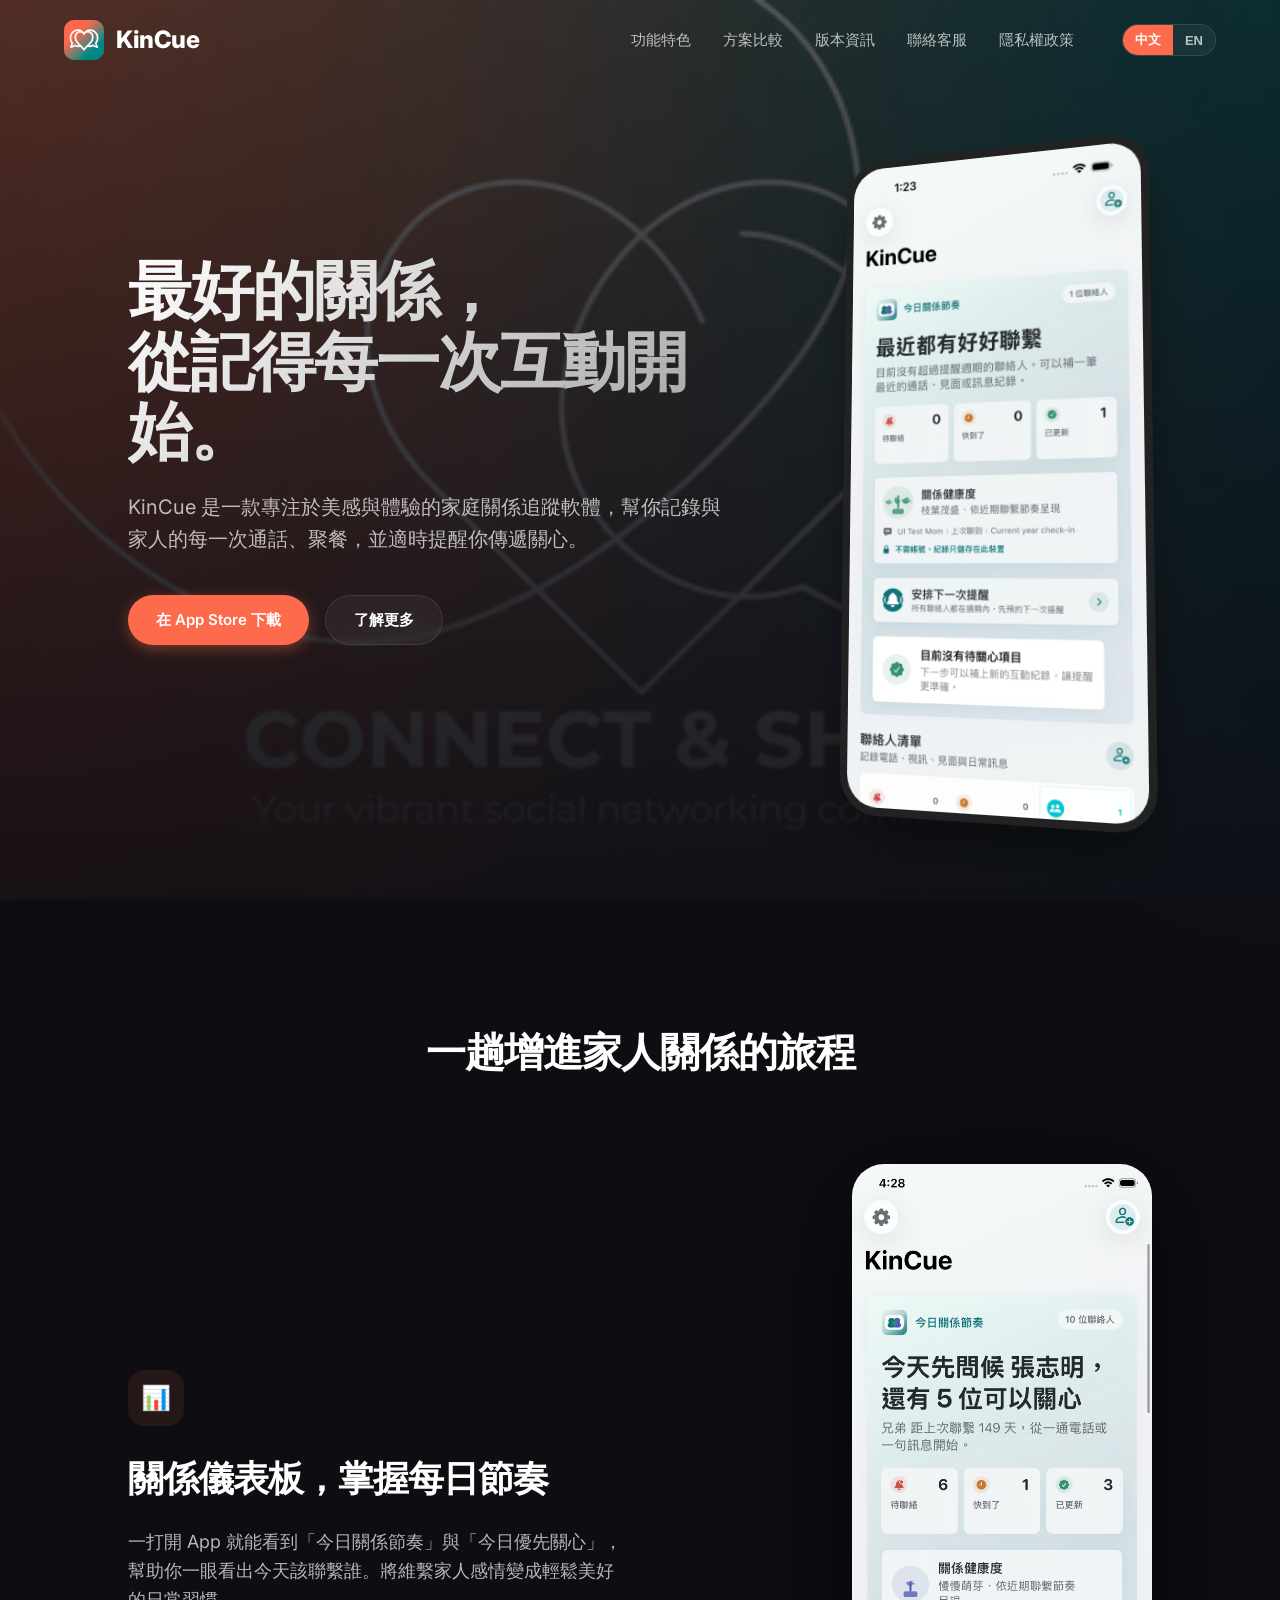
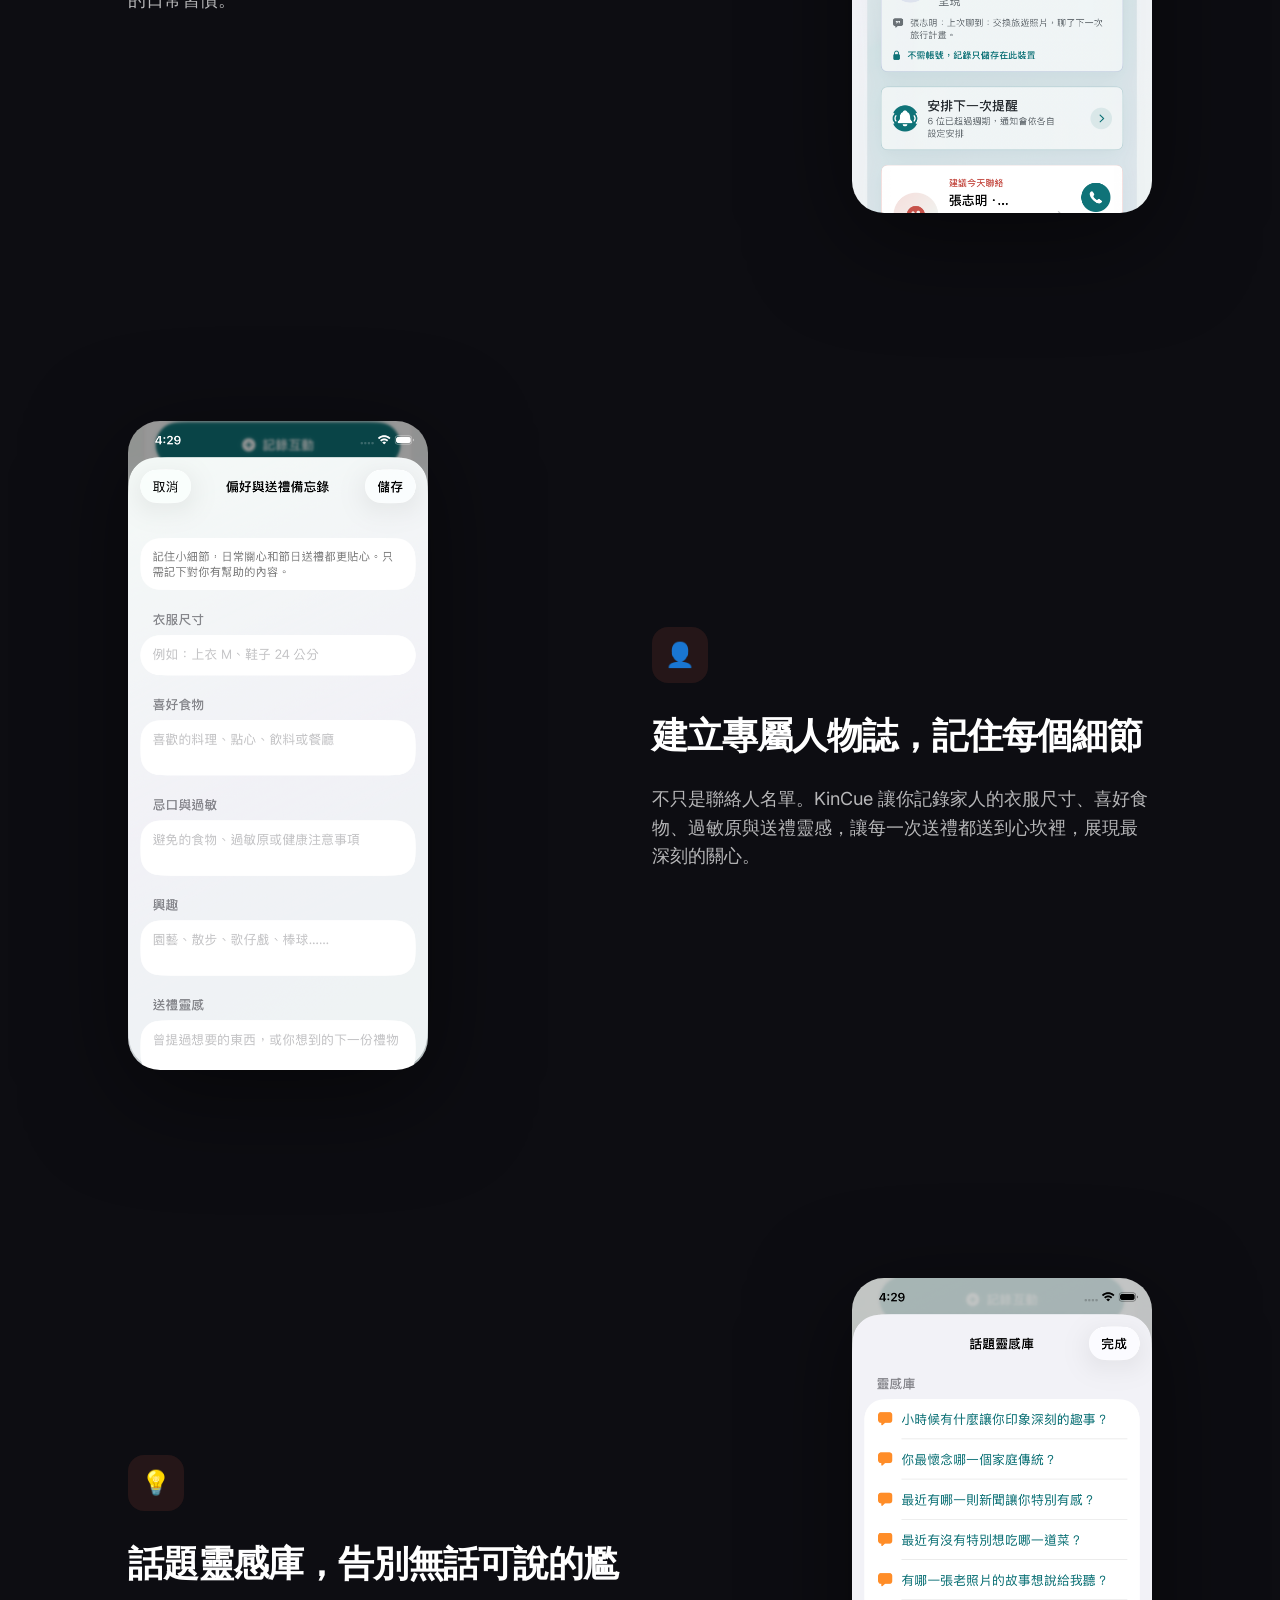
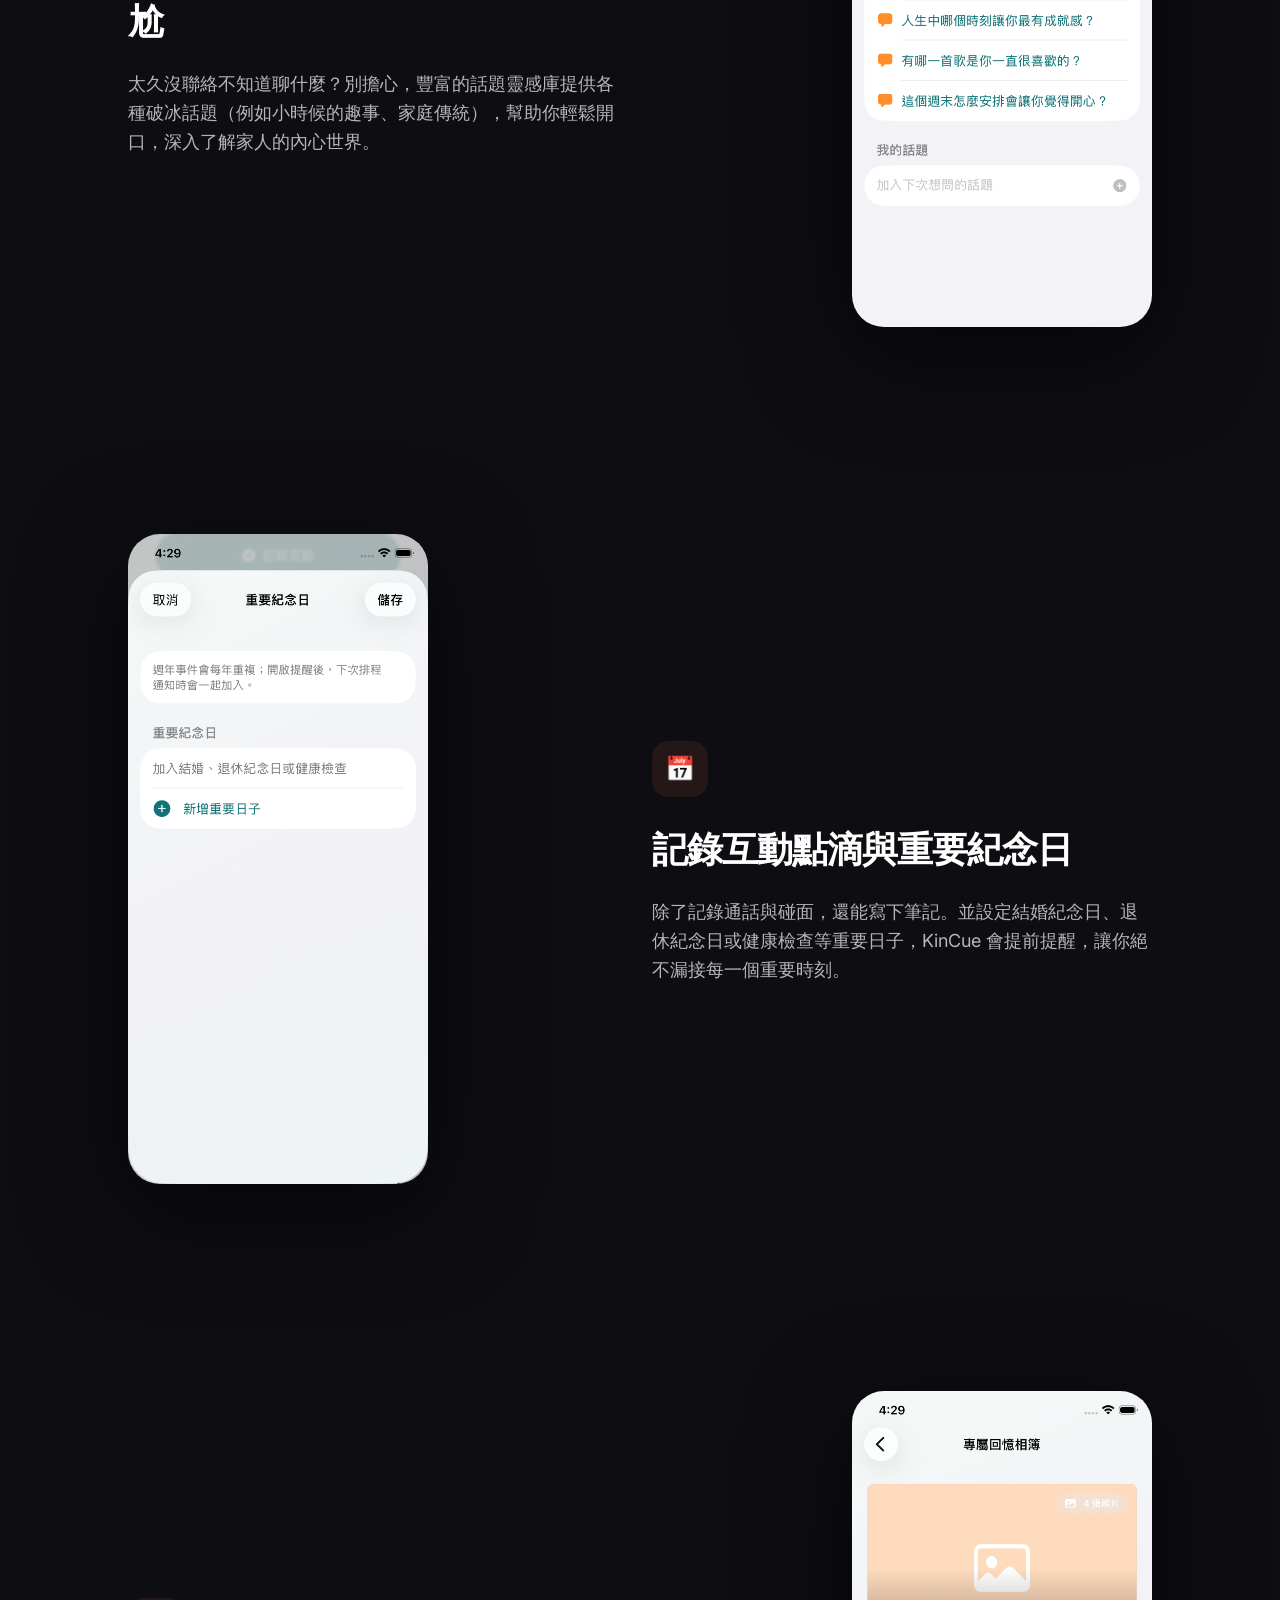
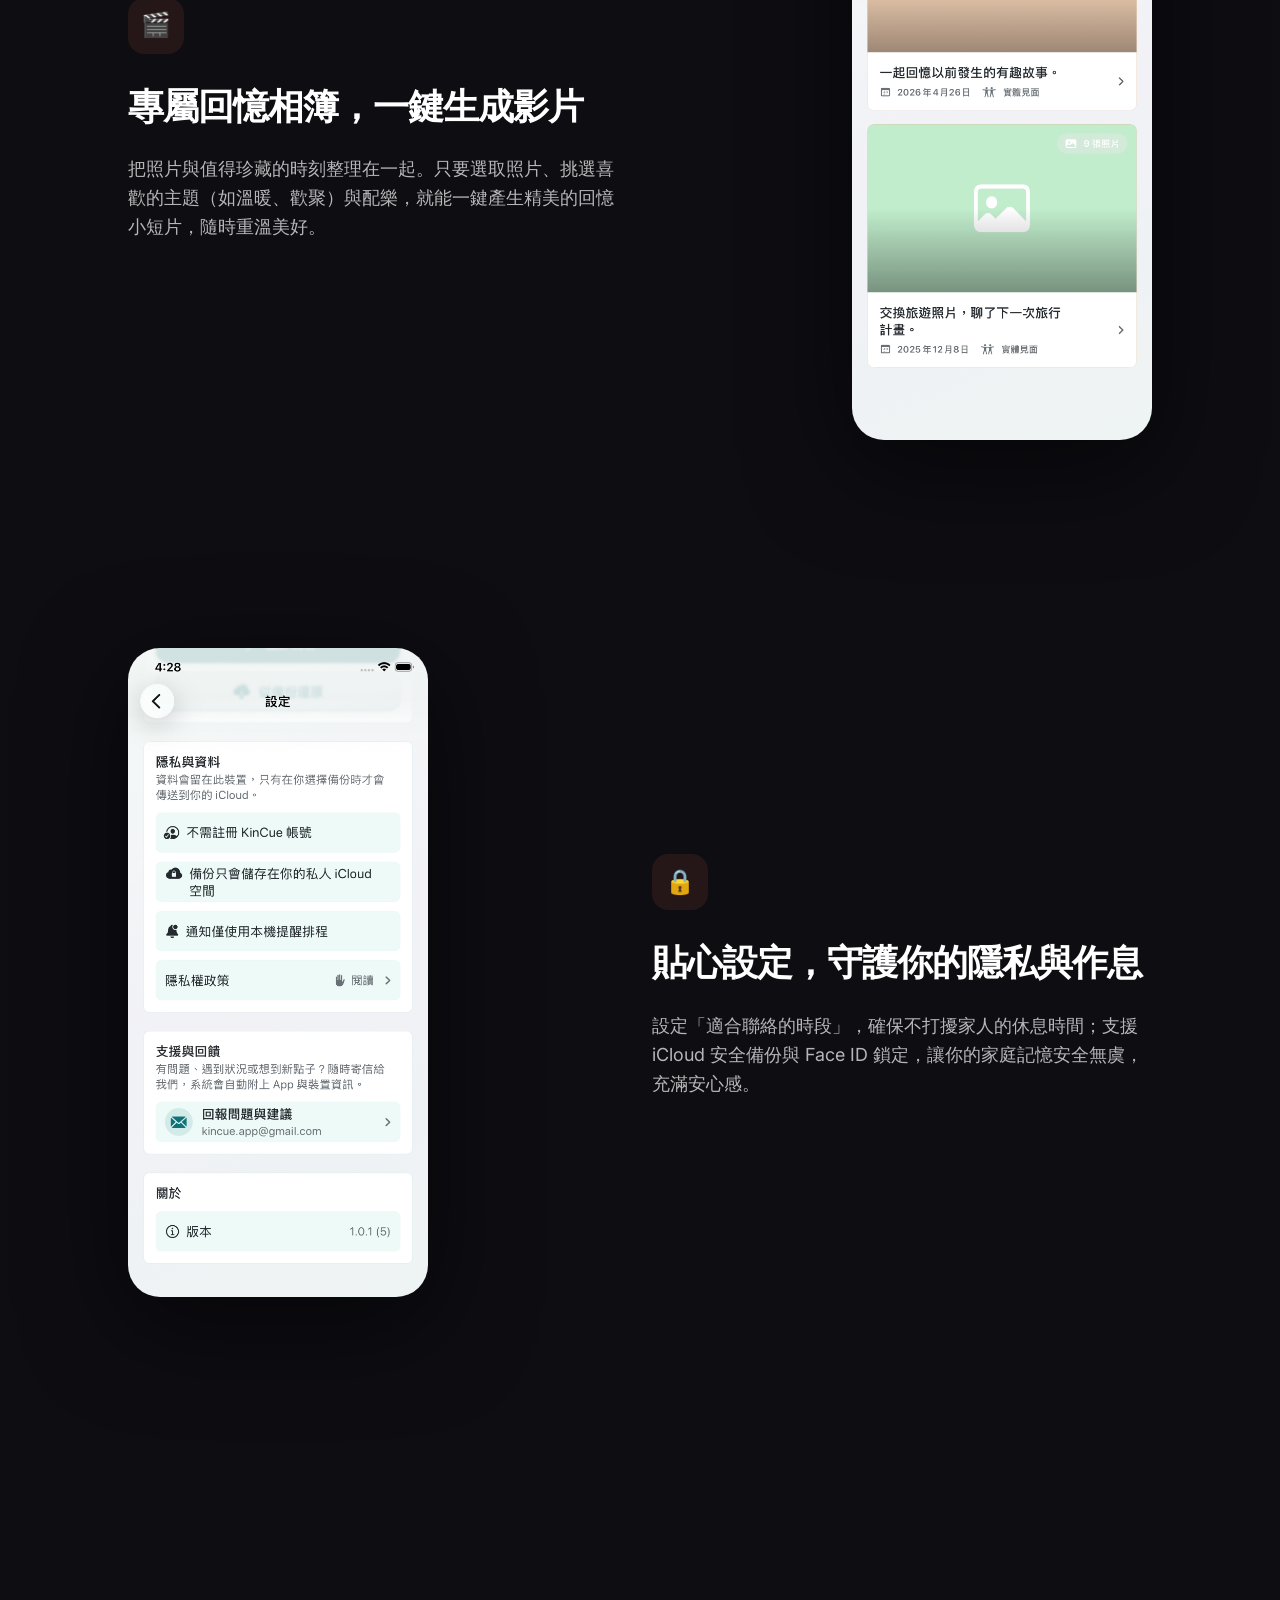
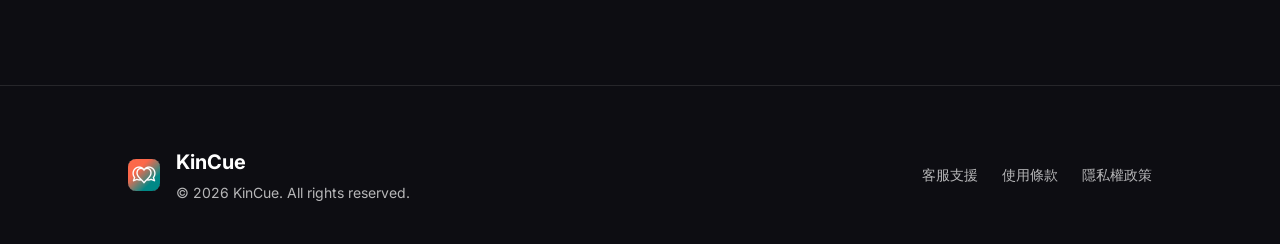
==== index.html @ bc49b226 "feat: Initial commit for KinCue Web" ====
<!DOCTYPE html>
<html lang="zh-TW">
<head>
  <meta charset="UTF-8">
  <meta name="viewport" content="width=device-width, initial-scale=1.0">
  <title>KinCue - 專屬於家人的互動紀錄與回憶</title>
  <meta name="description" content="KinCue 是一款專注於美感與體驗的家庭關係追蹤軟體，讓維繫家人感情不再是壓力，而是生活中的美好習慣。">
  
  <!-- Google Fonts: Inter -->
  <link rel="preconnect" href="https://fonts.googleapis.com">
  <link rel="preconnect" href="https://fonts.gstatic.com" crossorigin>
  <link href="https://fonts.googleapis.com/css2?family=Inter:wght@400;500;600;700;800&display=swap" rel="stylesheet">
  
  <!-- CSS -->
  <link rel="stylesheet" href="css/style.css">
</head>
<body>
  <!-- Background Glow -->
  <div class="bg-glow"></div>
  <div class="bg-glow bg-glow-right"></div>

  <!-- Navbar -->
  <nav class="navbar">
    <a href="#" class="logo">
      <img src="assets/logo.png" alt="KinCue Logo">
      KinCue
    </a>
    <div class="nav-links">
      <a href="index.html#features" data-i18n="nav-features">功能特色</a>
      <a href="pricing.html" data-i18n="nav-pricing">方案比較</a>
      <a href="versions.html" data-i18n="nav-versions">版本資訊</a>
      <a href="mailto:kincue.app@gmail.com" data-i18n="nav-contact">聯絡客服</a>
      <a href="privacy.html" data-i18n="nav-privacy">隱私權政策</a>
      <div class="lang-switcher">
        <button data-lang="zh-TW" class="active">中文</button>
        <button data-lang="en">EN</button>
      </div>
    </div>
  </nav>

  <!-- Hero Section -->
  <section class="hero">
    <div class="hero-content fade-up">
      <h1 class="hero-title" data-i18n="hero-title">最好的關係，<br>從記得每一次互動開始。</h1>
      <p class="hero-subtitle" data-i18n="hero-subtitle">KinCue 是一款專注於美感與體驗的家庭關係追蹤軟體，幫你記錄與家人的每一次通話、聚餐，並適時提醒你傳遞關心。</p>
      
      <div class="hero-actions">
        <a href="#" class="btn btn-primary" data-i18n="hero-download">在 App Store 下載</a>
        <a href="#features" class="btn btn-glass" data-i18n="hero-learn-more">了解更多</a>
      </div>
    </div>
    <div class="mockup-container fade-up">
      <img id="img-hero-dashboard" src="assets/01_Dashboard.png" alt="KinCue Dashboard">
    </div>
  </section>

  <!-- Features Section -->
  <section id="features" class="features">
    <h2 class="section-title fade-up" data-i18n="features-section-title">一趟增進家人關係的旅程</h2>
    
    <div class="features-list">
      
      <!-- Feature 1 -->
      <div class="feature-row fade-up">
        <div class="feature-text">
          <div class="feature-icon">📊</div>
          <h3 class="feature-title" data-i18n="feature-1-title">關係儀表板，掌握每日節奏</h3>
          <p class="feature-desc" data-i18n="feature-1-desc">一打開 App 就能看到「今日關係節奏」與「今日優先關心」，幫助你一眼看出今天該聯繫誰。將維繫家人感情變成輕鬆美好的日常習慣。</p>
        </div>
        <div class="feature-image">
          <img id="img-feature-dashboard" src="assets/feature_dashboard.png" alt="Dashboard Feature">
        </div>
      </div>

      <!-- Feature 2 -->
      <div class="feature-row fade-up">
        <div class="feature-text">
          <div class="feature-icon">👤</div>
          <h3 class="feature-title" data-i18n="feature-2-title">建立專屬人物誌，記住每個細節</h3>
          <p class="feature-desc" data-i18n="feature-2-desc">不只是聯絡人名單。KinCue 讓你記錄家人的衣服尺寸、喜好食物、過敏原與送禮靈感，讓每一次送禮都送到心坎裡，展現最深刻的關心。</p>
        </div>
        <div class="feature-image">
          <img id="img-feature-preferences" src="assets/feature_preferences.png" alt="Preferences Feature">
        </div>
      </div>

      <!-- Feature 3 -->
      <div class="feature-row fade-up">
        <div class="feature-text">
          <div class="feature-icon">💡</div>
          <h3 class="feature-title" data-i18n="feature-3-title">話題靈感庫，告別無話可說的尷尬</h3>
          <p class="feature-desc" data-i18n="feature-3-desc">太久沒聯絡不知道聊什麼？別擔心，豐富的話題靈感庫提供各種破冰話題（例如小時候的趣事、家庭傳統），幫助你輕鬆開口，深入了解家人的內心世界。</p>
        </div>
        <div class="feature-image">
          <img id="img-feature-topics" src="assets/feature_topics.png" alt="Topic Inspiration Feature">
        </div>
      </div>

      <!-- Feature 4 -->
      <div class="feature-row fade-up">
        <div class="feature-text">
          <div class="feature-icon">📅</div>
          <h3 class="feature-title" data-i18n="feature-4-title">記錄互動點滴與重要紀念日</h3>
          <p class="feature-desc" data-i18n="feature-4-desc">除了記錄通話與碰面，還能寫下筆記。並設定結婚紀念日、退休紀念日或健康檢查等重要日子，KinCue 會提前提醒，讓你絕不漏接每一個重要時刻。</p>
        </div>
        <div class="feature-image">
          <img id="img-feature-anniversaries" src="assets/feature_anniversaries.png" alt="Interactions and Anniversaries Feature">
        </div>
      </div>

      <!-- Feature 5 -->
      <div class="feature-row fade-up">
        <div class="feature-text">
          <div class="feature-icon">🎬</div>
          <h3 class="feature-title" data-i18n="feature-5-title">專屬回憶相簿，一鍵生成影片</h3>
          <p class="feature-desc" data-i18n="feature-5-desc">把照片與值得珍藏的時刻整理在一起。只要選取照片、挑選喜歡的主題（如溫暖、歡聚）與配樂，就能一鍵產生精美的回憶小短片，隨時重溫美好。</p>
        </div>
        <div class="feature-image">
          <img id="img-feature-memories" src="assets/feature_memories.png" alt="Memory Albums and Videos Feature">
        </div>
      </div>

      <!-- Feature 6 -->
      <div class="feature-row fade-up">
        <div class="feature-text">
          <div class="feature-icon">🔒</div>
          <h3 class="feature-title" data-i18n="feature-6-title">貼心設定，守護你的隱私與作息</h3>
          <p class="feature-desc" data-i18n="feature-6-desc">設定「適合聯絡的時段」，確保不打擾家人的休息時間；支援 iCloud 安全備份與 Face ID 鎖定，讓你的家庭記憶安全無虞，充滿安心感。</p>
        </div>
        <div class="feature-image">
          <img id="img-feature-settings" src="assets/feature_settings.png" alt="Settings and Privacy Feature">
        </div>
      </div>

    </div>
  </section>



  <!-- Footer -->
  <footer class="footer fade-up">
    <div class="footer-content">
      <div class="footer-brand">
        <img src="assets/logo.png" alt="KinCue Logo">
        <div>
          <h3>KinCue</h3>
          <p data-i18n="footer-rights">© 2026 KinCue. All rights reserved.</p>
        </div>
      </div>
      <div class="footer-links">
        <a href="mailto:kincue.app@gmail.com" data-i18n="footer-support">客服支援</a>
        <a href="terms.html" data-i18n="footer-terms">使用條款</a>
        <a href="privacy.html" data-i18n="footer-privacy">隱私權政策</a>
      </div>
    </div>
  </footer>

  <!-- JS -->
  <script src="js/i18n.js"></script>
  <script src="js/main.js"></script>
</body>
</html>
---- css/style.css ----
:root {
  /* Colors */
  --bg-primary: #0d0d12;
  --bg-secondary: #1a1d31;
  --text-primary: #ffffff;
  --text-secondary: rgba(255, 255, 255, 0.7);
  --accent-color: #FD6B4C;
  --accent-hover: #E0563A;
  --glass-bg: rgba(255, 255, 255, 0.05);
  --glass-border: rgba(255, 255, 255, 0.1);
  --glass-shadow: 0 8px 32px 0 rgba(0, 0, 0, 0.3);
  
  /* Typography */
  --font-main: 'Inter', -apple-system, BlinkMacSystemFont, sans-serif;
  
  /* Transitions */
  --transition-smooth: all 0.4s cubic-bezier(0.16, 1, 0.3, 1);
}

* {
  margin: 0;
  padding: 0;
  box-sizing: border-box;
}

body {
  font-family: var(--font-main);
  background-color: var(--bg-primary);
  color: var(--text-primary);
  line-height: 1.6;
  overflow-x: hidden;
  -webkit-font-smoothing: antialiased;
}

/* Background Glow Effects */
.bg-glow {
  position: absolute;
  width: 600px;
  height: 600px;
  background: radial-gradient(circle, rgba(253,107,76,0.2) 0%, rgba(13,13,18,0) 70%);
  border-radius: 50%;
  top: -200px;
  left: -200px;
  z-index: -1;
  pointer-events: none;
}

.bg-glow-right {
  top: 40%;
  right: -300px;
  left: auto;
  background: radial-gradient(circle, rgba(253,107,76,0.15) 0%, rgba(13,13,18,0) 70%);
}

/* Navbar */
.navbar {
  position: fixed;
  top: 0;
  width: 100%;
  padding: 20px 5%;
  display: flex;
  justify-content: space-between;
  align-items: center;
  z-index: 1000;
  transition: var(--transition-smooth);
}

.navbar.scrolled {
  background: rgba(13, 13, 18, 0.8);
  backdrop-filter: blur(12px);
  -webkit-backdrop-filter: blur(12px);
  border-bottom: 1px solid var(--glass-border);
  padding: 15px 5%;
}

.logo {
  display: flex;
  align-items: center;
  gap: 12px;
  font-size: 24px;
  font-weight: 800;
  letter-spacing: -0.5px;
  color: var(--text-primary);
  text-decoration: none;
}

.logo img {
  height: 40px;
  width: 40px;
  border-radius: 10px;
}

.nav-links {
  display: flex;
  gap: 32px;
  align-items: center;
}

.nav-links a {
  color: var(--text-secondary);
  text-decoration: none;
  font-weight: 500;
  font-size: 15px;
  transition: var(--transition-smooth);
}

.nav-links a:hover {
  color: var(--text-primary);
}

/* Buttons */
.btn {
  display: inline-flex;
  align-items: center;
  justify-content: center;
  padding: 12px 28px;
  border-radius: 30px;
  font-weight: 600;
  font-size: 15px;
  text-decoration: none;
  transition: var(--transition-smooth);
  cursor: pointer;
  border: none;
}

.btn-primary {
  background-color: var(--accent-color);
  color: #fff;
  box-shadow: 0 4px 14px rgba(253, 107, 76, 0.4);
}

.btn-primary:hover {
  background-color: var(--accent-hover);
  transform: translateY(-2px);
  box-shadow: 0 6px 20px rgba(253, 107, 76, 0.6);
}

.btn-glass {
  background: var(--glass-bg);
  border: 1px solid var(--glass-border);
  color: var(--text-primary);
  backdrop-filter: blur(10px);
}

.btn-glass:hover {
  background: rgba(255, 255, 255, 0.1);
  transform: translateY(-2px);
}

/* Hero Section */
.hero {
  min-height: 100vh;
  display: flex;
  align-items: center;
  justify-content: space-between;
  padding: 120px 10% 60px;
  position: relative;
  gap: 60px;
  background-image: linear-gradient(rgba(13, 13, 18, 0.7), rgba(13, 13, 18, 0.95)), url('../assets/facebook-cover.png');
  background-size: cover;
  background-position: center;
  background-repeat: no-repeat;
}

.hero-content {
  flex: 1;
  max-width: 600px;
  z-index: 1;
}

.hero-title {
  font-size: 64px;
  font-weight: 800;
  line-height: 1.1;
  letter-spacing: -2px;
  margin-bottom: 24px;
  background: linear-gradient(135deg, #fff 0%, #a0a0a0 100%);
  -webkit-background-clip: text;
  -webkit-text-fill-color: transparent;
}

.hero-subtitle {
  font-size: 20px;
  color: var(--text-secondary);
  margin-bottom: 40px;
  font-weight: 400;
}

.hero-actions {
  display: flex;
  gap: 16px;
  margin-bottom: 60px;
}

/* Mockup Container */
.mockup-container {
  flex: 1;
  position: relative;
  max-width: 320px;
  perspective: 1000px;
}

.mockup-container img {
  width: 100%;
  height: auto;
  border-radius: 40px;
  box-shadow: 0 25px 50px -12px rgba(0, 0, 0, 0.5);
  transform: rotateX(5deg) rotateY(-15deg);
  transition: transform 0.8s cubic-bezier(0.16, 1, 0.3, 1);
  border: 8px solid #222;
}

.mockup-container:hover img {
  transform: rotateX(0) rotateY(0) scale(1.02);
}

/* Features Section (Rows) */
.features {
  padding: 120px 10%;
  position: relative;
}

.section-title {
  text-align: center;
  font-size: 40px;
  font-weight: 700;
  margin-bottom: 80px;
  letter-spacing: -1px;
}

.feature-row {
  display: flex;
  align-items: center;
  justify-content: space-between;
  gap: 120px;
  margin-bottom: 200px;
}

.feature-row:nth-child(even) {
  flex-direction: row-reverse;
}

.feature-text {
  flex: 1;
  max-width: 500px;
}

.feature-icon {
  width: 56px;
  height: 56px;
  border-radius: 16px;
  background: rgba(253, 107, 76, 0.1);
  display: flex;
  align-items: center;
  justify-content: center;
  margin-bottom: 24px;
  font-size: 24px;
  color: var(--accent-color);
}

.feature-title {
  font-size: 36px;
  font-weight: 700;
  margin-bottom: 20px;
  letter-spacing: -1px;
}

.feature-desc {
  color: var(--text-secondary);
  font-size: 18px;
  line-height: 1.6;
}

.feature-image {
  flex: 1;
  max-width: 300px;
  position: relative;
}

.feature-image img {
  width: 100%;
  border-radius: 32px;
  transition: transform 0.5s ease;
  filter: drop-shadow(0 25px 50px rgba(0,0,0,0.5));
}

.feature-image:hover img {
  transform: translateY(-10px);
}

/* Footer */
.footer {
  border-top: 1px solid var(--glass-border);
  padding: 60px 10% 40px;
  margin-top: 60px;
}

.footer-content {
  max-width: 1200px;
  margin: 0 auto;
  display: flex;
  justify-content: space-between;
  align-items: center;
  flex-wrap: wrap;
  gap: 32px;
}

.footer-brand {
  display: flex;
  align-items: center;
  gap: 16px;
}
.footer-brand img {
  width: 32px;
  height: 32px;
  border-radius: 8px;
}

.footer-brand h3 {
  font-size: 20px;
}

.footer-brand p {
  color: var(--text-secondary);
  font-size: 14px;
  margin-top: 4px;
}

.footer-links {
  display: flex;
  gap: 24px;
}

.footer-links a {
  color: var(--text-secondary);
  text-decoration: none;
  font-size: 14px;
  transition: var(--transition-smooth);
}

.footer-links a:hover {
  color: var(--text-primary);
}

/* Animations */
.fade-up {
  opacity: 0;
  transform: translateY(30px);
  transition: 1s cubic-bezier(0.16, 1, 0.3, 1);
}

.fade-up.visible {
  opacity: 1;
  transform: translateY(0);
}

/* Language Switcher */
.lang-switcher {
  display: flex;
  background: var(--glass-bg);
  border: 1px solid var(--glass-border);
  border-radius: 20px;
  overflow: hidden;
  margin-left: 16px;
}
.lang-switcher button {
  background: none;
  border: none;
  color: var(--text-secondary);
  padding: 6px 12px;
  font-size: 13px;
  font-weight: 600;
  cursor: pointer;
  transition: var(--transition-smooth);
}
.lang-switcher button.active {
  background: var(--accent-color);
  color: #fff;
}
.lang-switcher button:hover:not(.active) {
  color: var(--text-primary);
  background: rgba(255,255,255,0.1);
}

/* Pricing Section */
.pricing-section {
  padding: 120px 10%;
  position: relative;
}
.pricing-container {
  display: flex;
  justify-content: center;
  gap: 40px;
  flex-wrap: wrap;
}
.pricing-card {
  background: var(--glass-bg);
  border: 1px solid var(--glass-border);
  border-radius: 32px;
  padding: 40px;
  width: 100%;
  max-width: 400px;
  position: relative;
  transition: transform 0.4s ease;
}
.pricing-card:hover {
  transform: translateY(-10px);
}
.pricing-card.premium {
  background: linear-gradient(145deg, rgba(255,255,255,0.08), rgba(255,255,255,0.02));
  border: 1px solid rgba(253, 107, 76, 0.3);
  box-shadow: 0 10px 40px rgba(253, 107, 76, 0.1);
}
.premium-badge {
  position: absolute;
  top: -15px;
  right: 30px;
  background: var(--accent-color);
  color: #fff;
  padding: 6px 16px;
  border-radius: 20px;
  font-size: 14px;
  font-weight: 700;
  box-shadow: 0 4px 15px rgba(253, 107, 76, 0.4);
}
.pricing-title {
  font-size: 24px;
  font-weight: 700;
  margin-bottom: 20px;
}
.pricing-price {
  margin-bottom: 20px;
}
.price-value {
  font-size: 48px;
  font-weight: 800;
}
.price-period {
  font-size: 16px;
  color: var(--text-secondary);
}
.pricing-desc {
  color: var(--text-secondary);
  margin-bottom: 30px;
  min-height: 48px;
}
.pricing-header {
  text-align: center;
  margin-bottom: 60px;
}
.pricing-subtitle {
  color: var(--text-secondary);
  font-size: 18px;
}
/* Billing Toggle */
.billing-toggle-wrapper {
  display: flex;
  justify-content: center;
  align-items: center;
  gap: 16px;
  margin-bottom: 40px;
}
.toggle-label {
  font-size: 16px;
  font-weight: 600;
  color: var(--text-secondary);
  transition: color 0.3s;
}
.toggle-label.active {
  color: var(--text-primary);
}
.switch {
  position: relative;
  display: inline-block;
  width: 56px;
  height: 30px;
}
.switch input { 
  opacity: 0;
  width: 0;
  height: 0;
}
.slider {
  position: absolute;
  cursor: pointer;
  top: 0; left: 0; right: 0; bottom: 0;
  background-color: rgba(255, 255, 255, 0.1);
  border: 1px solid var(--glass-border);
  transition: .4s;
}
.slider:before {
  position: absolute;
  content: "";
  height: 22px;
  width: 22px;
  left: 3px;
  bottom: 3px;
  background-color: var(--accent-color);
  transition: .4s;
}
.switch input:checked + .slider:before {
  transform: translateX(26px);
}
.slider.round {
  border-radius: 30px;
}
.slider.round:before {
  border-radius: 50%;
}
.save-badge {
  background: rgba(253, 107, 76, 0.15);
  color: var(--accent-color);
  padding: 4px 10px;
  border-radius: 12px;
  font-size: 12px;
  font-weight: 700;
}

/* Comparison Table */
.comparison-section {
  margin-top: 80px;
  max-width: 900px;
  margin-left: auto;
  margin-right: auto;
}
.comparison-title {
  text-align: center;
  font-size: 28px;
  font-weight: 700;
  margin-bottom: 40px;
}
.table-responsive {
  overflow-x: auto;
}
.comparison-table {
  width: 100%;
  border-collapse: collapse;
  background: var(--glass-bg);
  border: 1px solid var(--glass-border);
  border-radius: 24px;
  overflow: hidden;
  text-align: left;
}
.comparison-table th, .comparison-table td {
  padding: 24px;
  border-bottom: 1px solid rgba(255, 255, 255, 0.05);
}
.comparison-table th {
  font-size: 18px;
  font-weight: 600;
  background: rgba(0, 0, 0, 0.2);
}
.comparison-table .pro-header {
  color: var(--accent-color);
}
.comparison-table td strong {
  font-size: 16px;
  color: var(--text-primary);
}
.comparison-table .pro-cell {
  background: linear-gradient(90deg, rgba(253, 107, 76, 0.03) 0%, rgba(253, 107, 76, 0.05) 100%);
}
.comparison-table .check {
  color: var(--accent-color);
  font-weight: 700;
  margin-right: 8px;
}
.comparison-table .cross {
  color: var(--text-secondary);
  font-weight: 700;
  margin-right: 8px;
}
.comparison-table tr:last-child td {
  border-bottom: none;
}
.pricing-btn {
  width: 100%;
  text-align: center;
}

/* Versions Section */
.versions-section {
  padding: 80px 10%;
  background: rgba(0,0,0,0.2);
}
.versions-container {
  max-width: 800px;
  margin: 0 auto;
}
.version-item {
  border-left: 2px solid var(--accent-color);
  padding-left: 30px;
  position: relative;
  margin-bottom: 40px;
}
.version-item::before {
  content: '';
  position: absolute;
  left: -9px;
  top: 0;
  width: 16px;
  height: 16px;
  border-radius: 50%;
  background: var(--accent-color);
  box-shadow: 0 0 10px var(--accent-color);
}
.version-header {
  display: flex;
  align-items: baseline;
  gap: 16px;
  margin-bottom: 12px;
}
.version-number {
  font-size: 24px;
  font-weight: 700;
}
.version-date {
  color: var(--text-secondary);
  font-size: 14px;
}
.version-desc {
  color: var(--text-secondary);
  line-height: 1.6;
}

/* Responsive */
@media (max-width: 992px) {
  .hero {
    flex-direction: column;
    text-align: center;
    padding-top: 150px;
  }
  .hero-subtitle {
    margin-left: auto;
    margin-right: auto;
  }
  .hero-actions {
    justify-content: center;
  }
  .feature-row, .feature-row:nth-child(even) {
    flex-direction: column;
    text-align: center;
    gap: 40px;
  }
  .feature-icon {
    margin: 0 auto 24px;
  }
}
@media (max-width: 768px) {
  .hero-title {
    font-size: 48px;
  }
  .nav-links {
    display: none;
  }
}
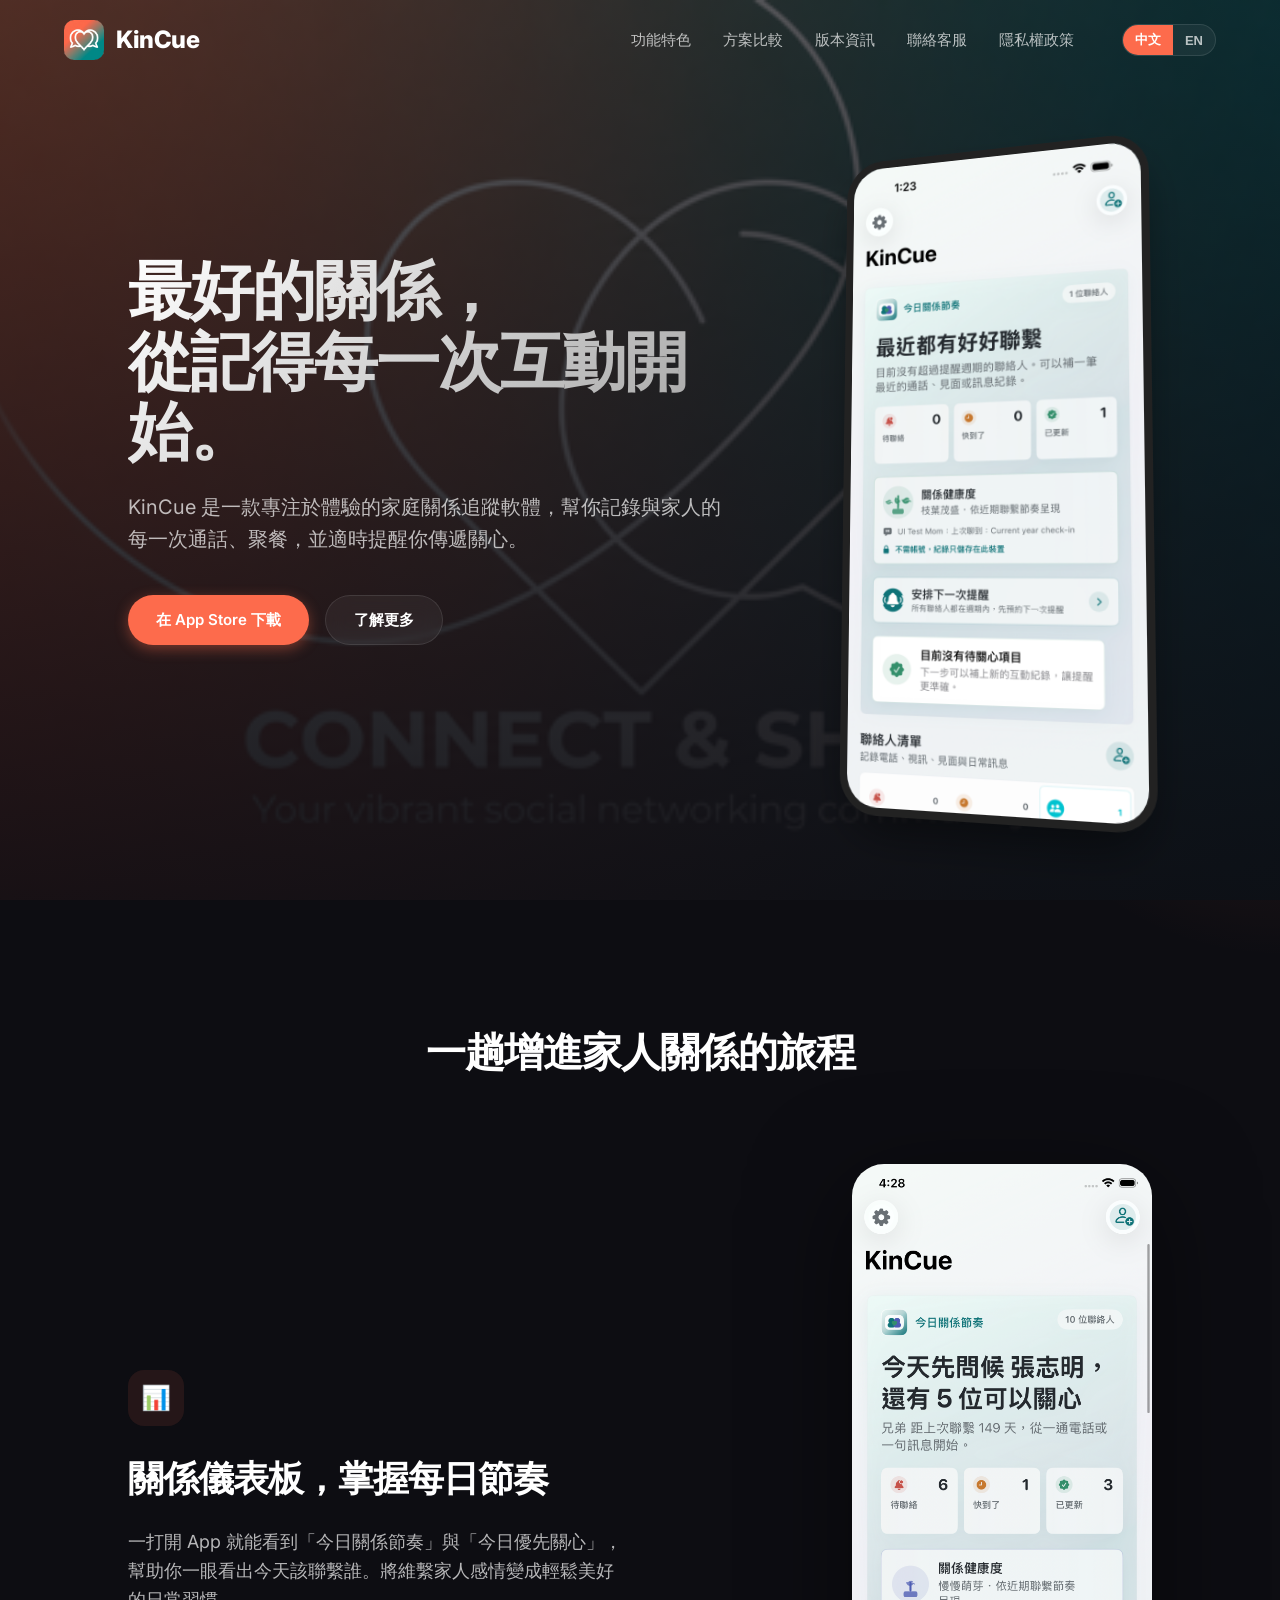
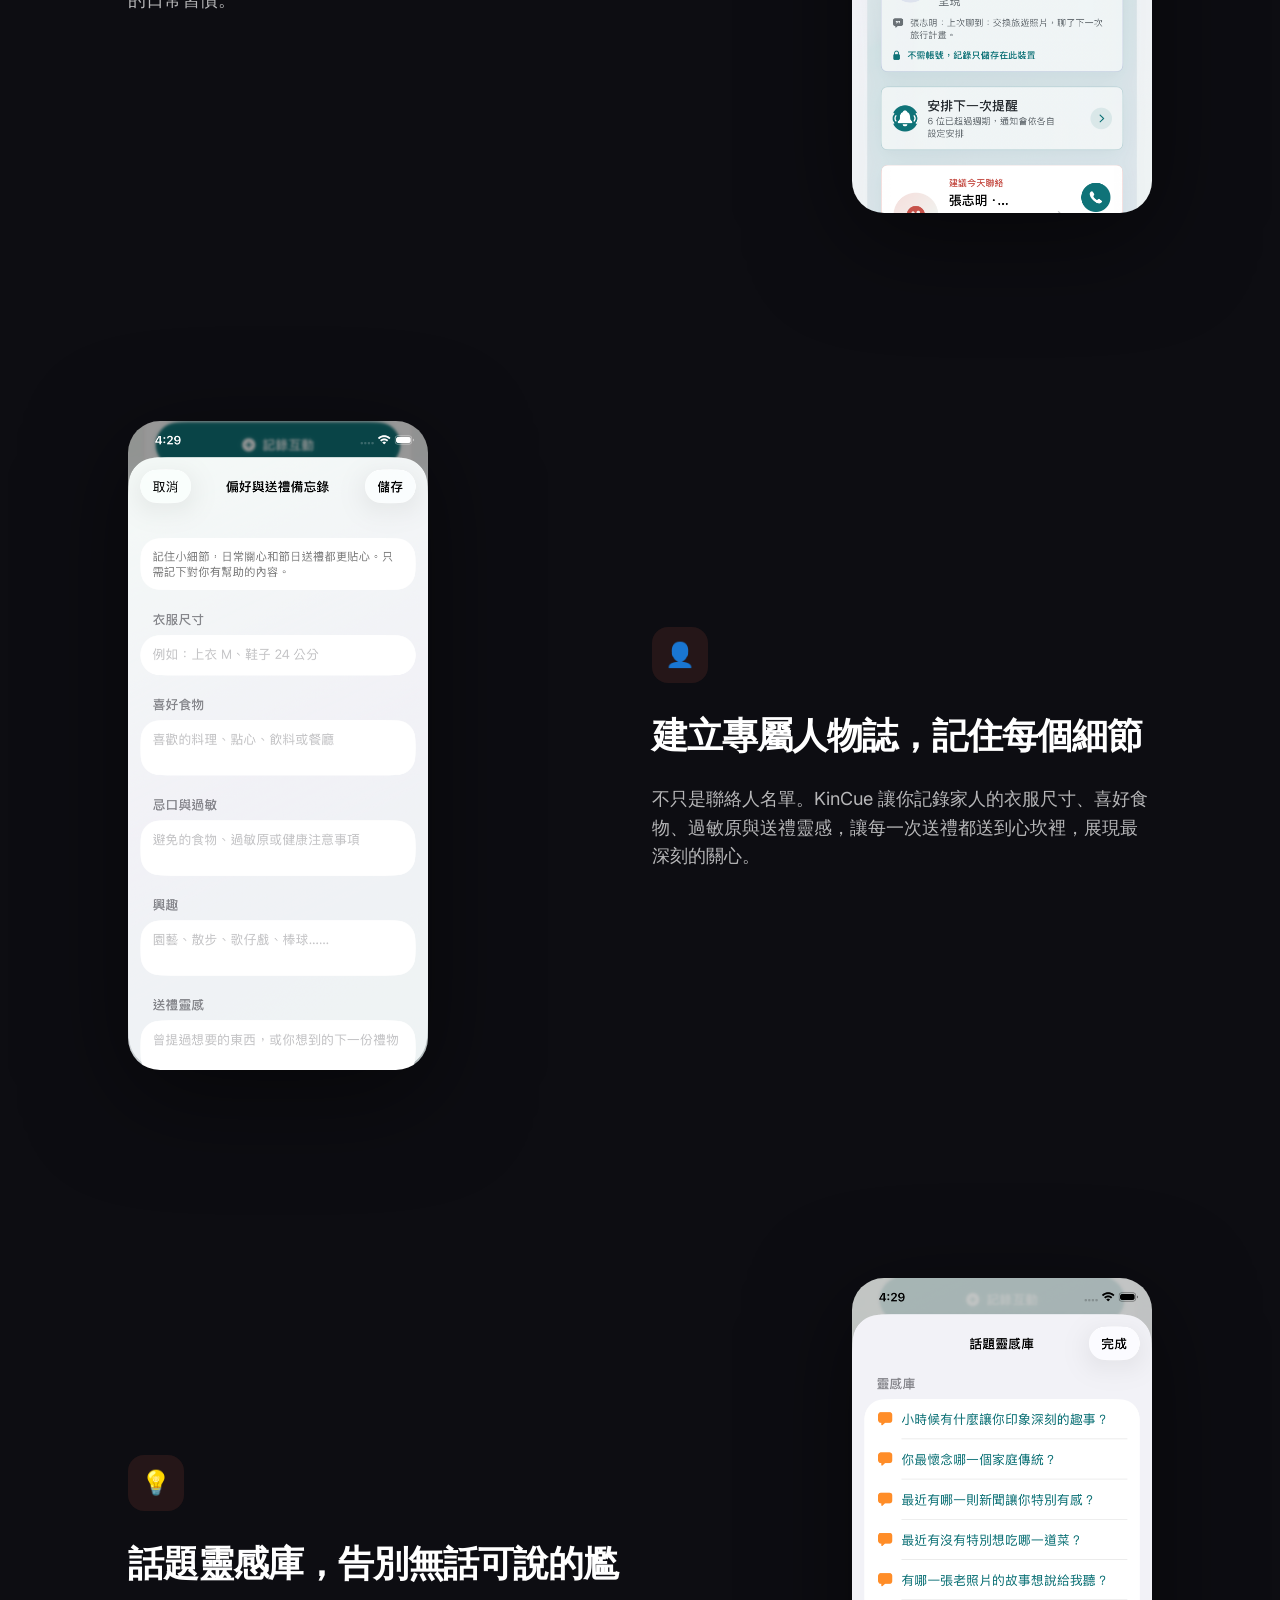
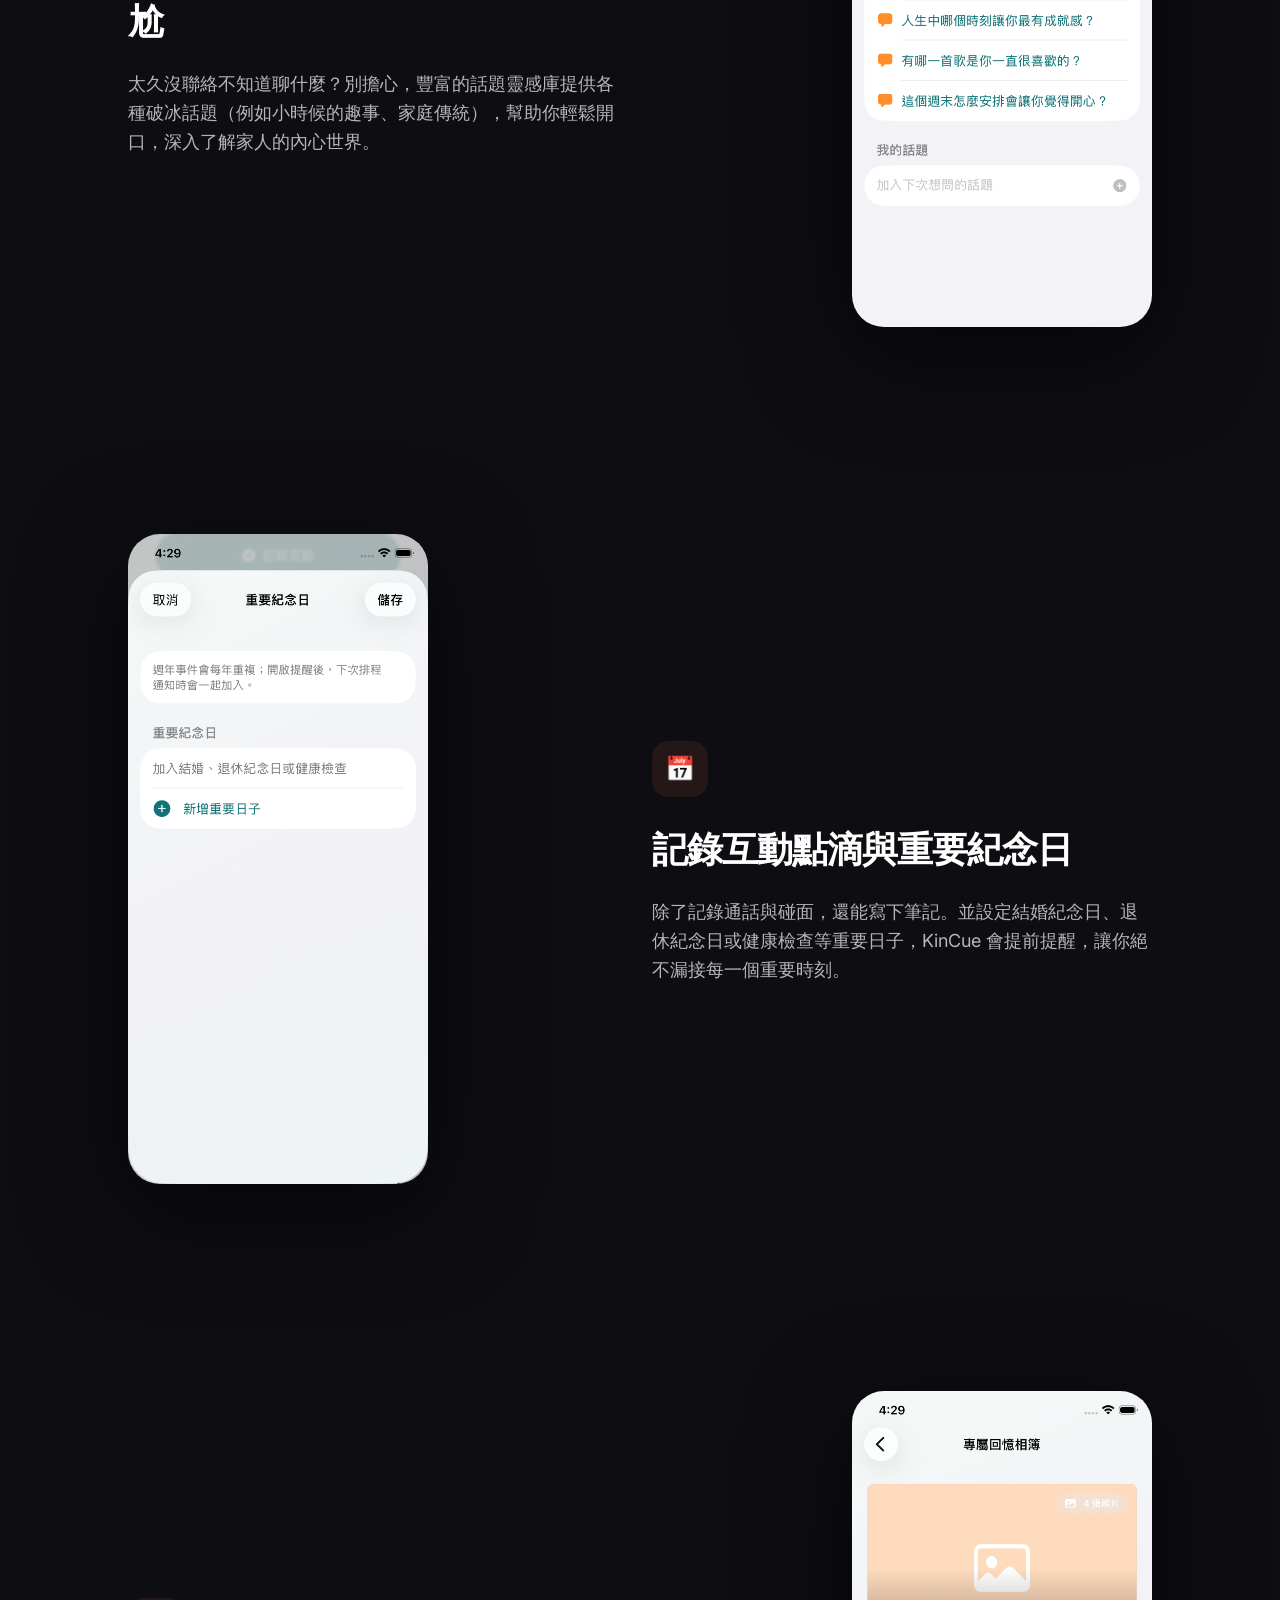
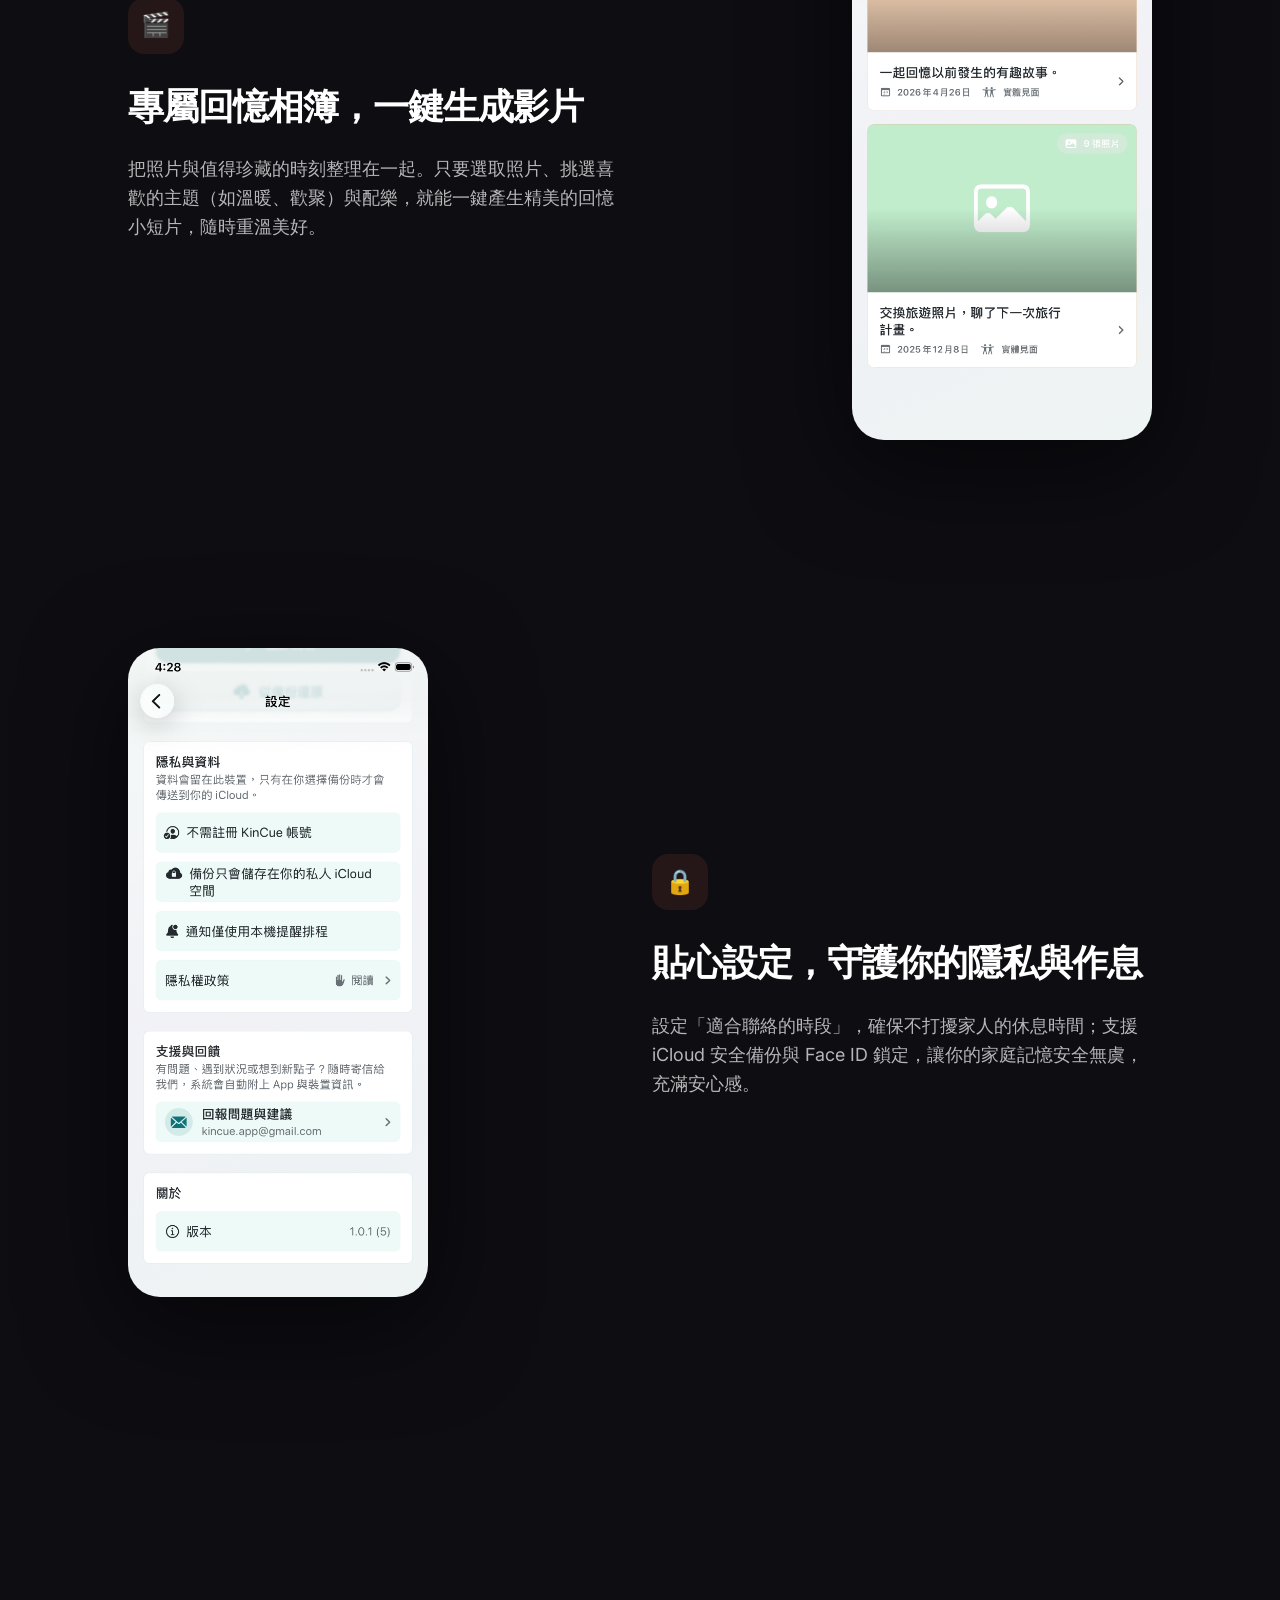
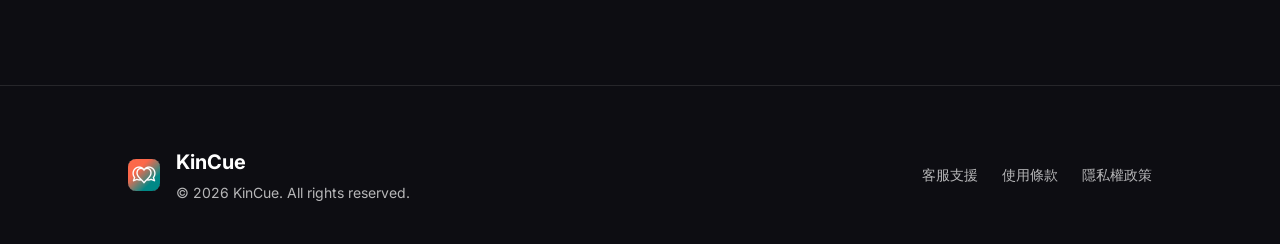
==== commit a1b9e7a1: "Update hero subtitle text" ====
--- a/index.html
+++ b/index.html
@@ -4,7 +4,7 @@
   <meta charset="UTF-8">
   <meta name="viewport" content="width=device-width, initial-scale=1.0">
   <title>KinCue - 專屬於家人的互動紀錄與回憶</title>
-  <meta name="description" content="KinCue 是一款專注於美感與體驗的家庭關係追蹤軟體，讓維繫家人感情不再是壓力，而是生活中的美好習慣。">
+  <meta name="description" content="KinCue 是一款專注於體驗的家庭關係追蹤軟體，讓維繫家人感情不再是壓力，而是生活中的美好習慣。">
   
   <!-- Google Fonts: Inter -->
   <link rel="preconnect" href="https://fonts.googleapis.com">
@@ -42,7 +42,7 @@
   <section class="hero">
     <div class="hero-content fade-up">
       <h1 class="hero-title" data-i18n="hero-title">最好的關係，<br>從記得每一次互動開始。</h1>
-      <p class="hero-subtitle" data-i18n="hero-subtitle">KinCue 是一款專注於美感與體驗的家庭關係追蹤軟體，幫你記錄與家人的每一次通話、聚餐，並適時提醒你傳遞關心。</p>
+      <p class="hero-subtitle" data-i18n="hero-subtitle">KinCue 是一款專注於體驗的家庭關係追蹤軟體，幫你記錄與家人的每一次通話、聚餐，並適時提醒你傳遞關心。</p>
       
       <div class="hero-actions">
         <a href="#" class="btn btn-primary" data-i18n="hero-download">在 App Store 下載</a>
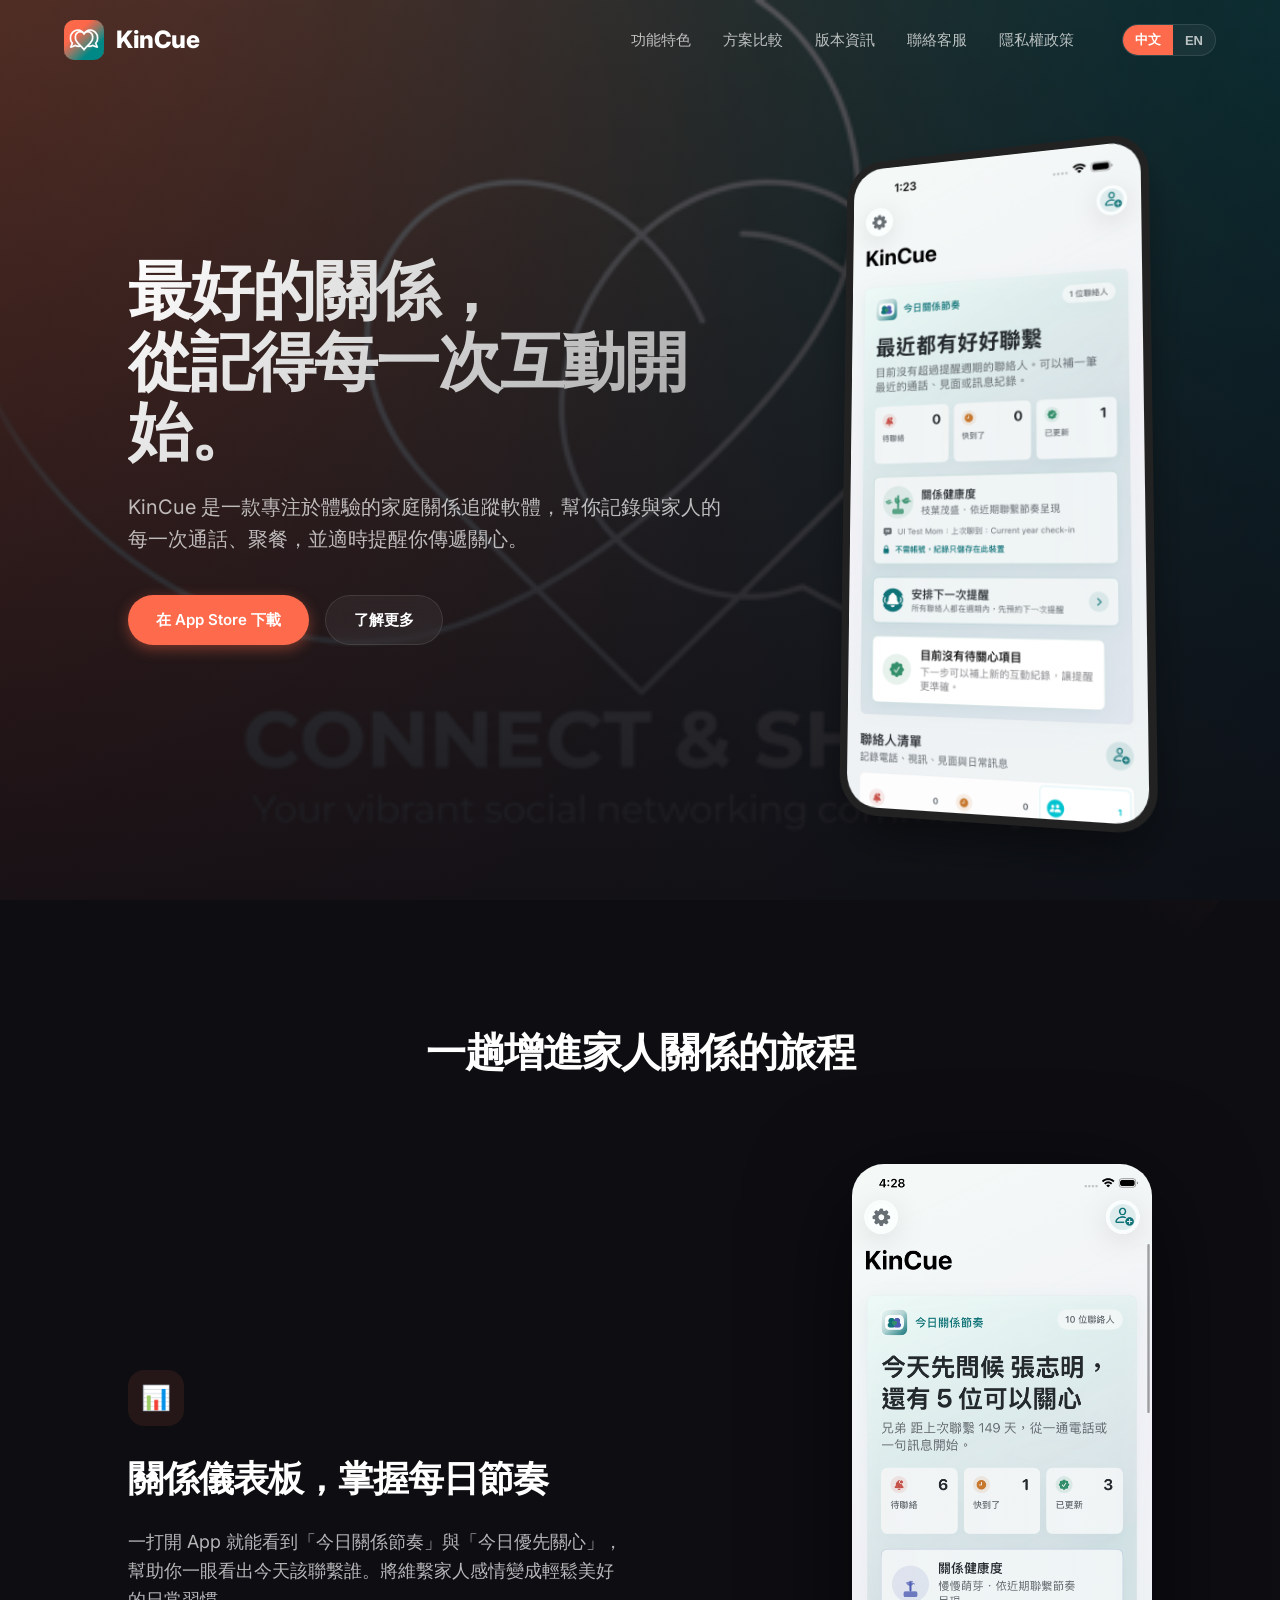
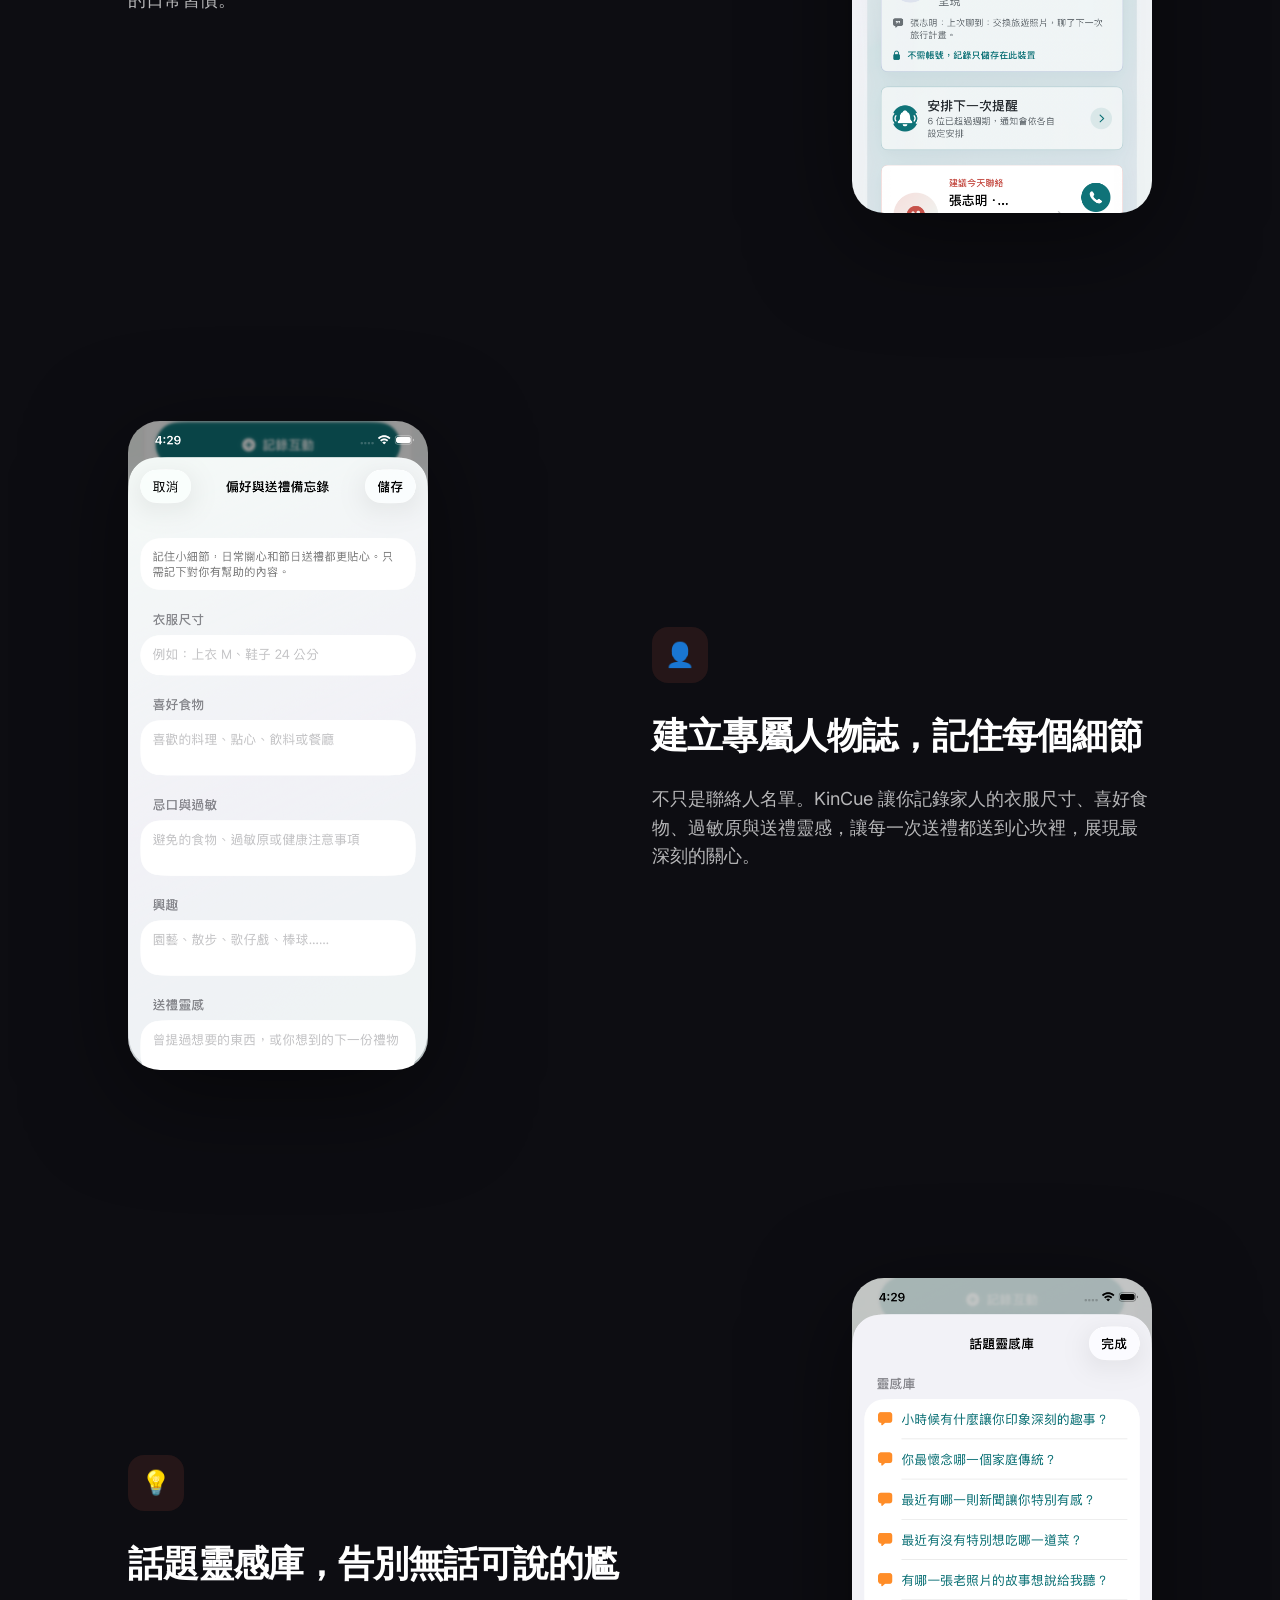
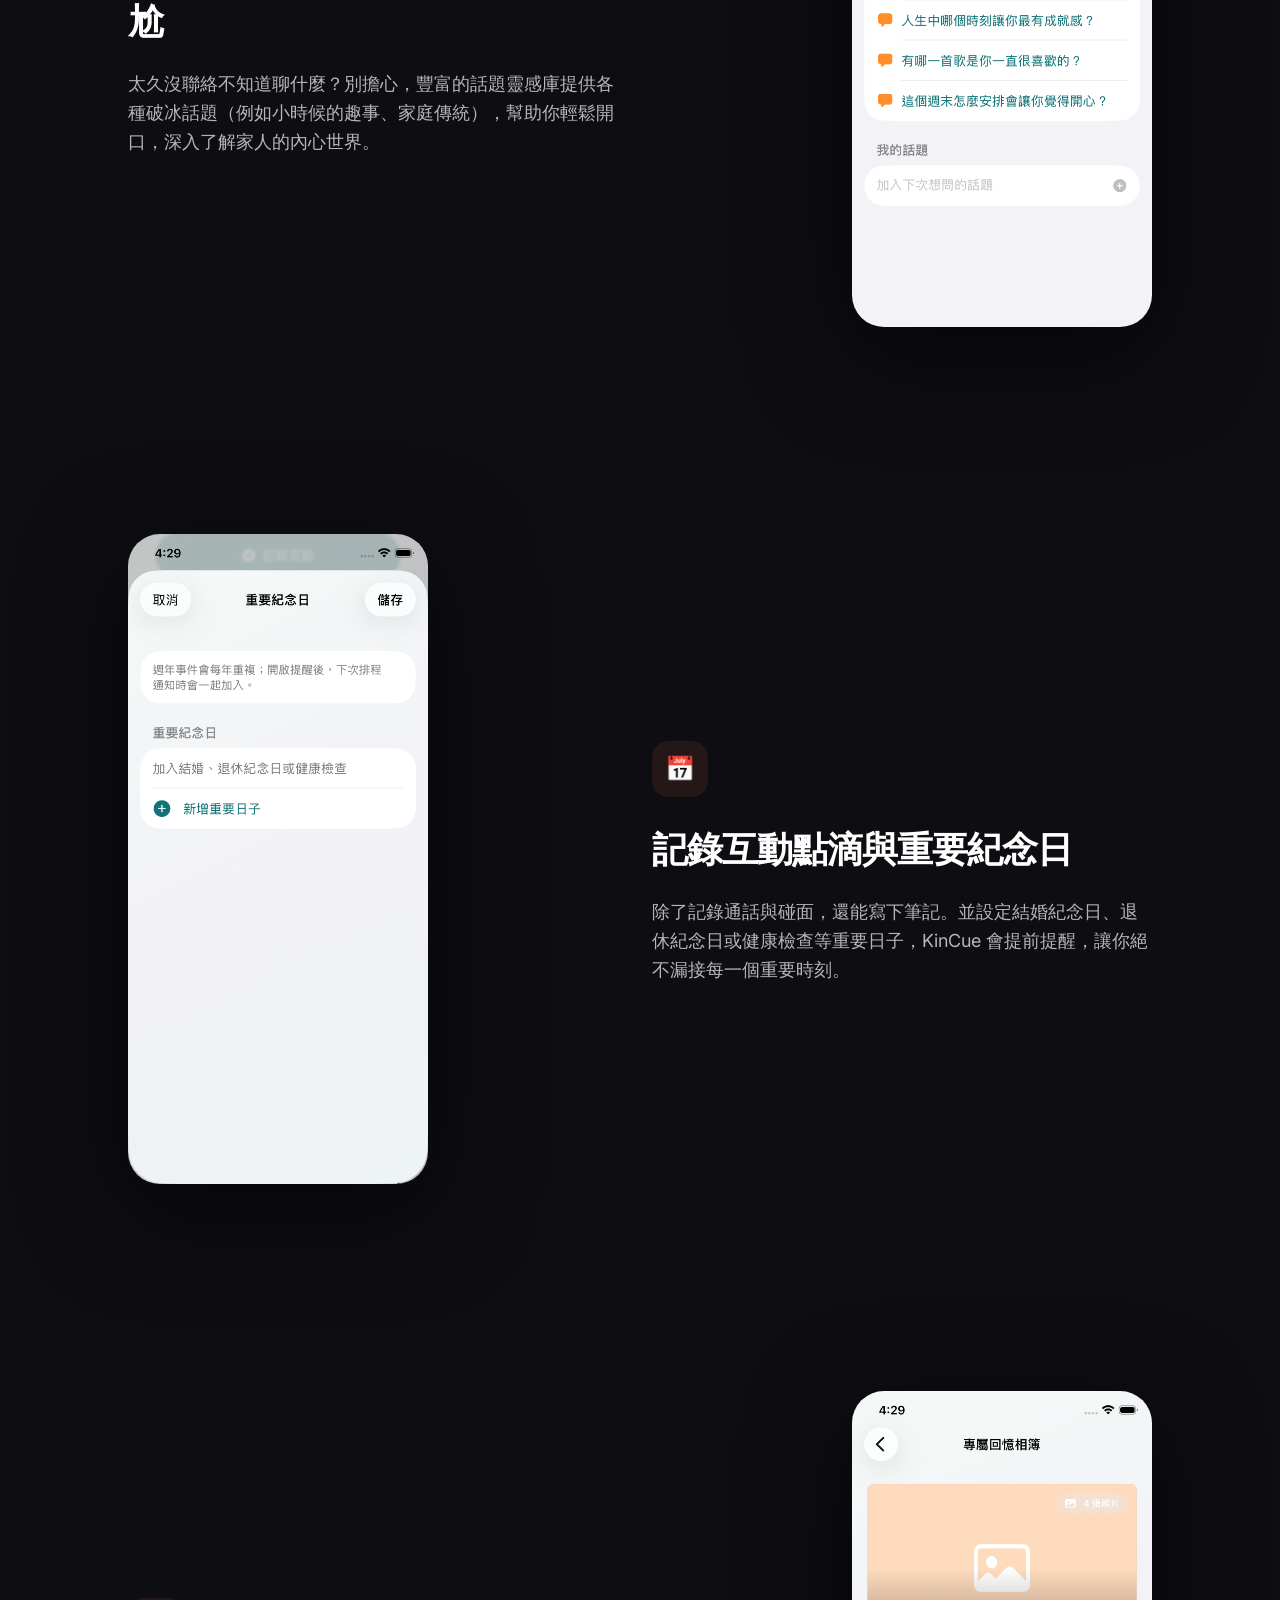
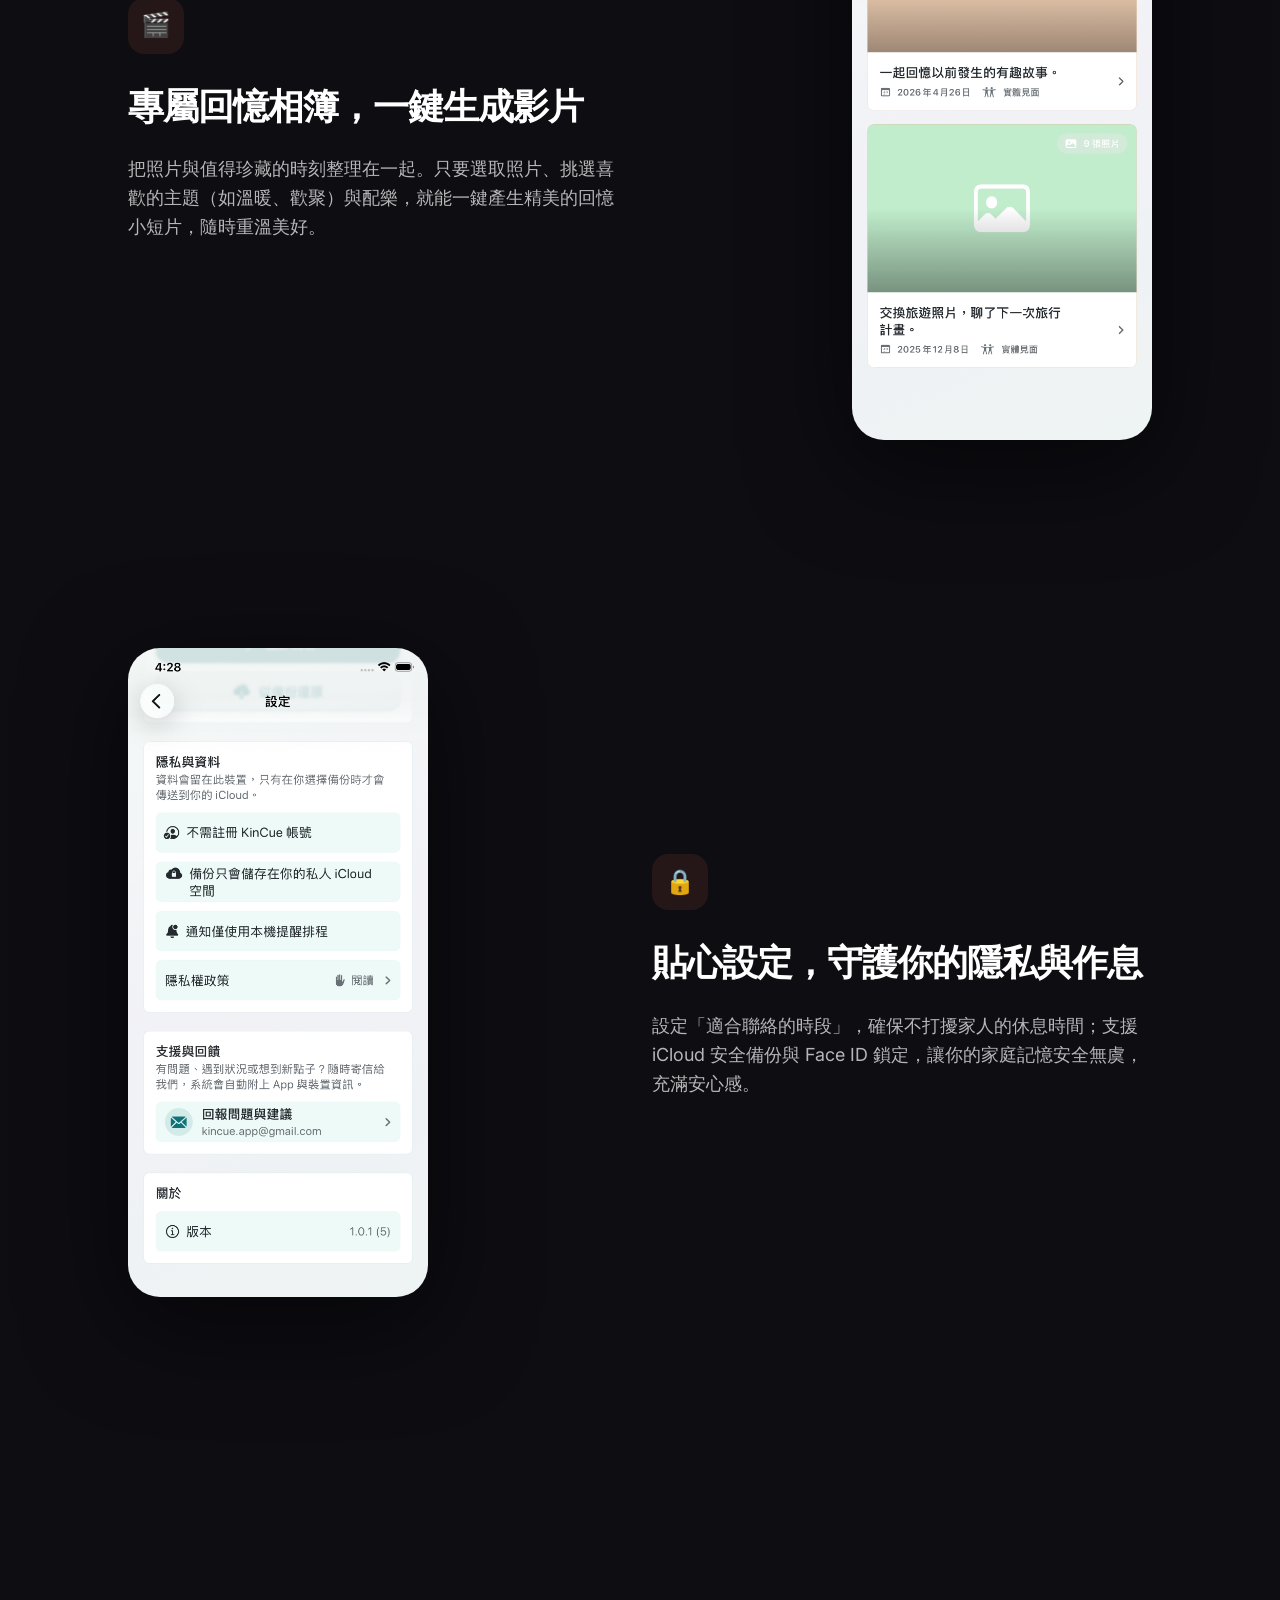
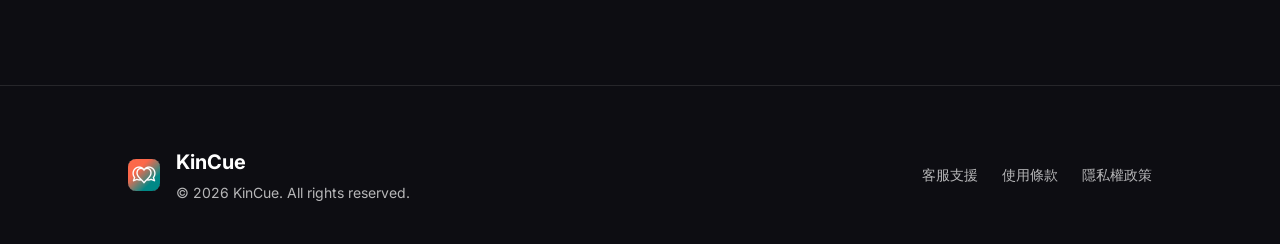
==== commit 1c0040d2: "feat: add App Store links and handle language-specific routing" ====
--- a/index.html
+++ b/index.html
@@ -25,6 +25,13 @@
       <img src="assets/logo.png" alt="KinCue Logo">
       KinCue
     </a>
+    <button class="mobile-menu-btn" aria-label="Toggle Menu">
+      <svg width="24" height="24" viewBox="0 0 24 24" fill="none" stroke="currentColor" stroke-width="2" stroke-linecap="round" stroke-linejoin="round">
+        <line x1="3" y1="12" x2="21" y2="12"></line>
+        <line x1="3" y1="6" x2="21" y2="6"></line>
+        <line x1="3" y1="18" x2="21" y2="18"></line>
+      </svg>
+    </button>
     <div class="nav-links">
       <a href="index.html#features" data-i18n="nav-features">功能特色</a>
       <a href="pricing.html" data-i18n="nav-pricing">方案比較</a>
@@ -45,7 +52,7 @@
       <p class="hero-subtitle" data-i18n="hero-subtitle">KinCue 是一款專注於體驗的家庭關係追蹤軟體，幫你記錄與家人的每一次通話、聚餐，並適時提醒你傳遞關心。</p>
       
       <div class="hero-actions">
-        <a href="#" class="btn btn-primary" data-i18n="hero-download">在 App Store 下載</a>
+        <a href="https://apps.apple.com/tw/app/kincue-keep-in-touch/id6795072619?l=en-GB" target="_blank" class="btn btn-primary" data-i18n="hero-download">在 App Store 下載</a>
         <a href="#features" class="btn btn-glass" data-i18n="hero-learn-more">了解更多</a>
       </div>
     </div>
--- a/css/style.css
+++ b/css/style.css
@@ -23,12 +23,15 @@
   box-sizing: border-box;
 }
 
+body, html {
+  overflow-x: hidden;
+}
+
 body {
   font-family: var(--font-main);
   background-color: var(--bg-primary);
   color: var(--text-primary);
   line-height: 1.6;
-  overflow-x: hidden;
   -webkit-font-smoothing: antialiased;
 }
 
@@ -47,9 +50,10 @@
 
 .bg-glow-right {
   top: 40%;
-  right: -300px;
+  right: 0;
   left: auto;
-  background: radial-gradient(circle, rgba(253,107,76,0.15) 0%, rgba(13,13,18,0) 70%);
+  width: 300px;
+  background: radial-gradient(circle at 100% 50%, rgba(253,107,76,0.15) 0%, rgba(13,13,18,0) 70%);
 }
 
 /* Navbar */
@@ -559,6 +563,15 @@
 }
 .comparison-table .pro-cell {
   background: linear-gradient(90deg, rgba(253, 107, 76, 0.03) 0%, rgba(253, 107, 76, 0.05) 100%);
+}
+.comparison-table .category-row td {
+  background: rgba(255, 255, 255, 0.03);
+  font-weight: 700;
+  font-size: 16px;
+  color: var(--accent-color);
+  text-align: center;
+  border-bottom: 1px solid rgba(255, 255, 255, 0.08);
+  padding: 16px 24px;
 }
 .comparison-table .check {
   color: var(--accent-color);
@@ -646,11 +659,47 @@
     margin: 0 auto 24px;
   }
 }
+/* Mobile Menu Button */
+.mobile-menu-btn {
+  display: none;
+  background: none;
+  border: none;
+  color: var(--text-primary);
+  cursor: pointer;
+  padding: 8px;
+  z-index: 1001;
+}
+
 @media (max-width: 768px) {
   .hero-title {
     font-size: 48px;
   }
+  .mobile-menu-btn {
+    display: block;
+  }
   .nav-links {
-    display: none;
-  }
-}
+    position: fixed;
+    top: 0;
+    right: 0;
+    transform: translateX(100%);
+    width: 250px;
+    height: 100vh;
+    background: rgba(13, 13, 18, 0.95);
+    backdrop-filter: blur(12px);
+    -webkit-backdrop-filter: blur(12px);
+    flex-direction: column;
+    padding-top: 80px;
+    transition: transform 0.3s ease;
+    border-left: 1px solid var(--glass-border);
+    display: flex;
+    align-items: center;
+    gap: 24px;
+  }
+  .nav-links.active {
+    transform: translateX(0);
+  }
+  .lang-switcher {
+    margin-left: 0;
+    margin-top: 16px;
+  }
+}
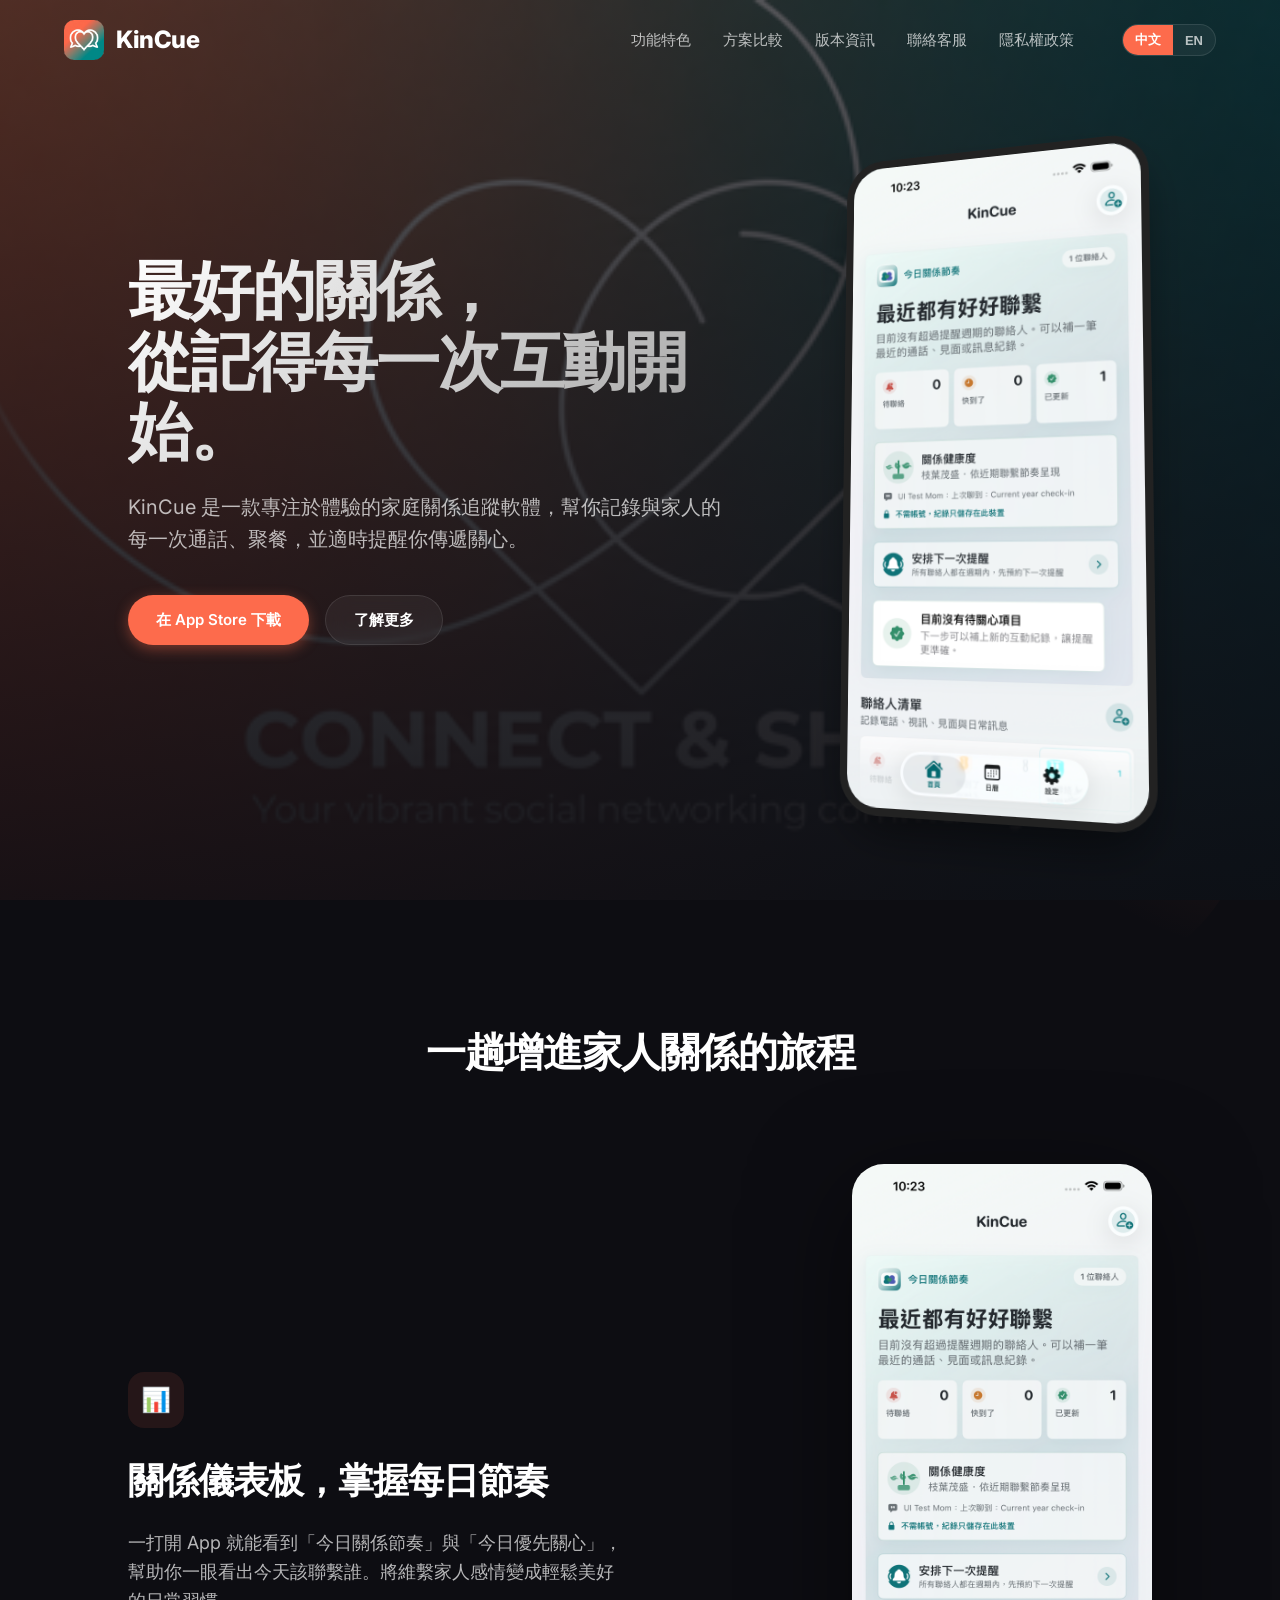
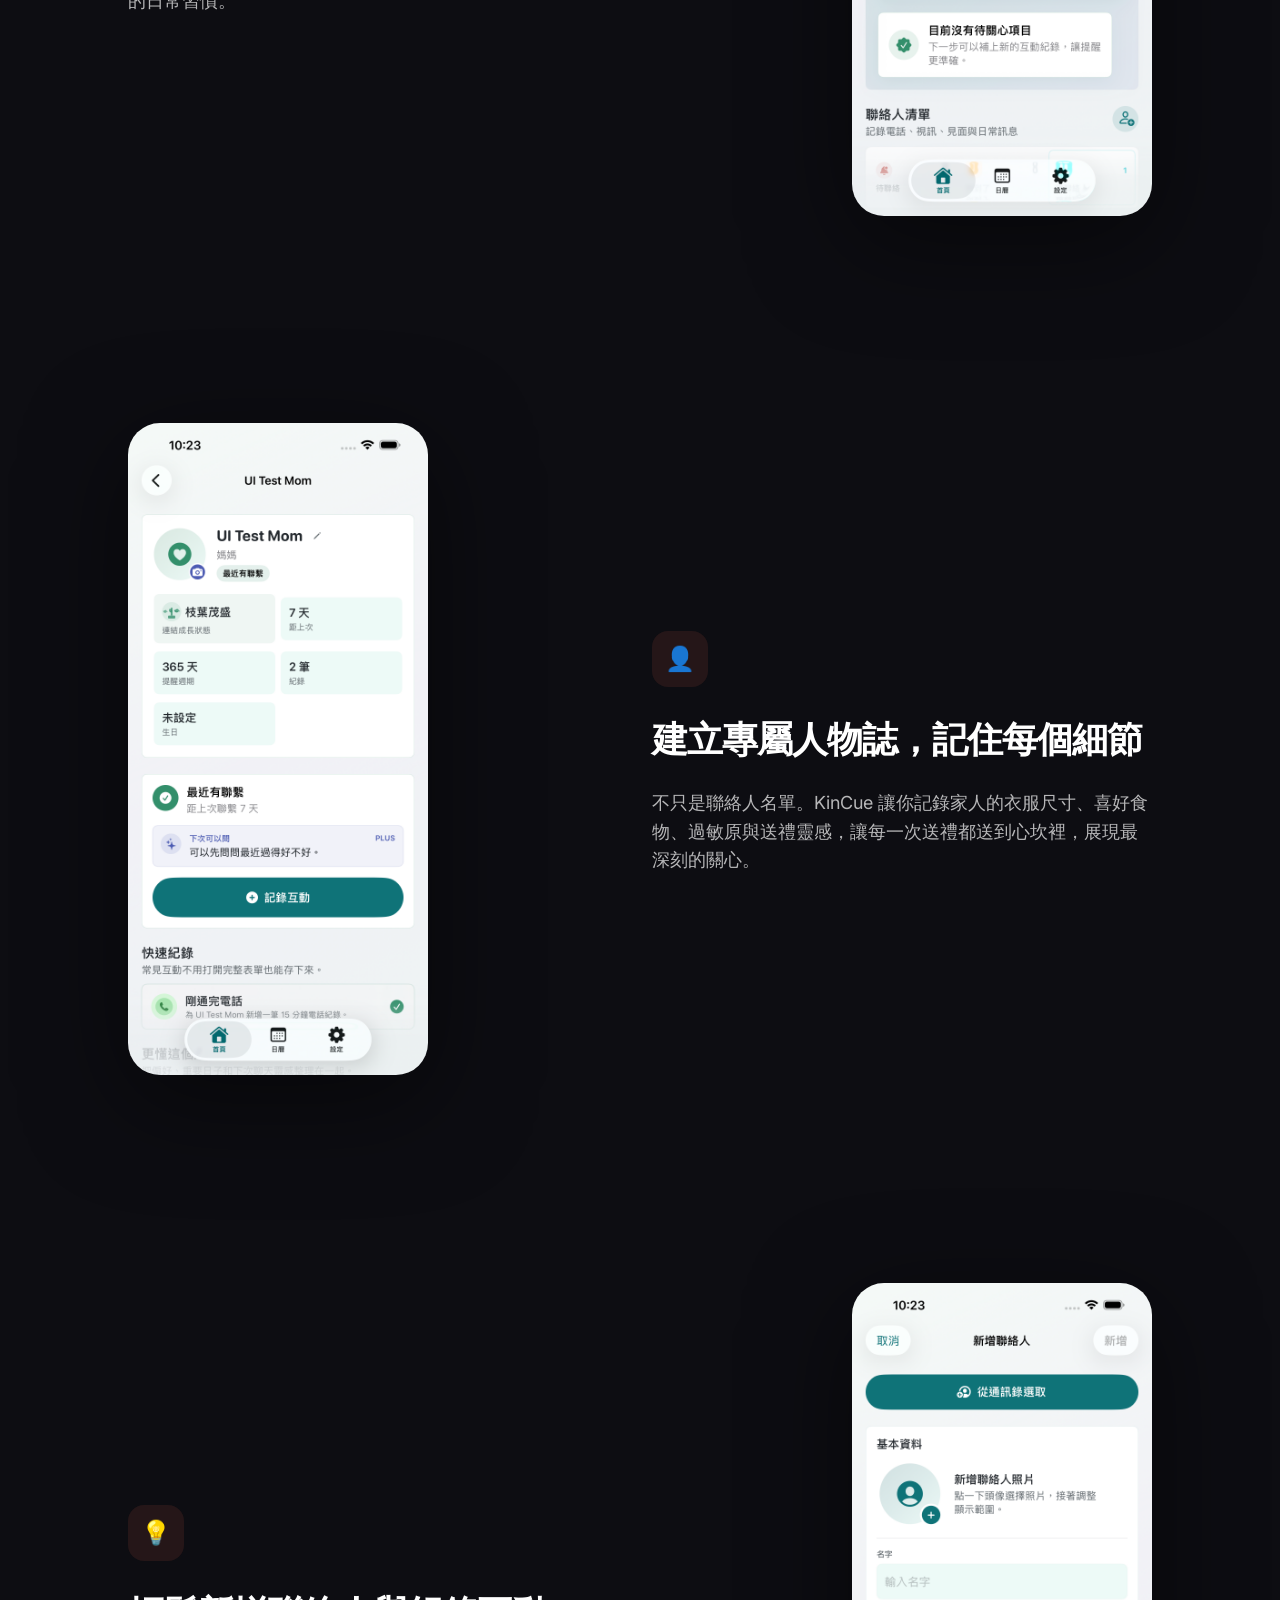
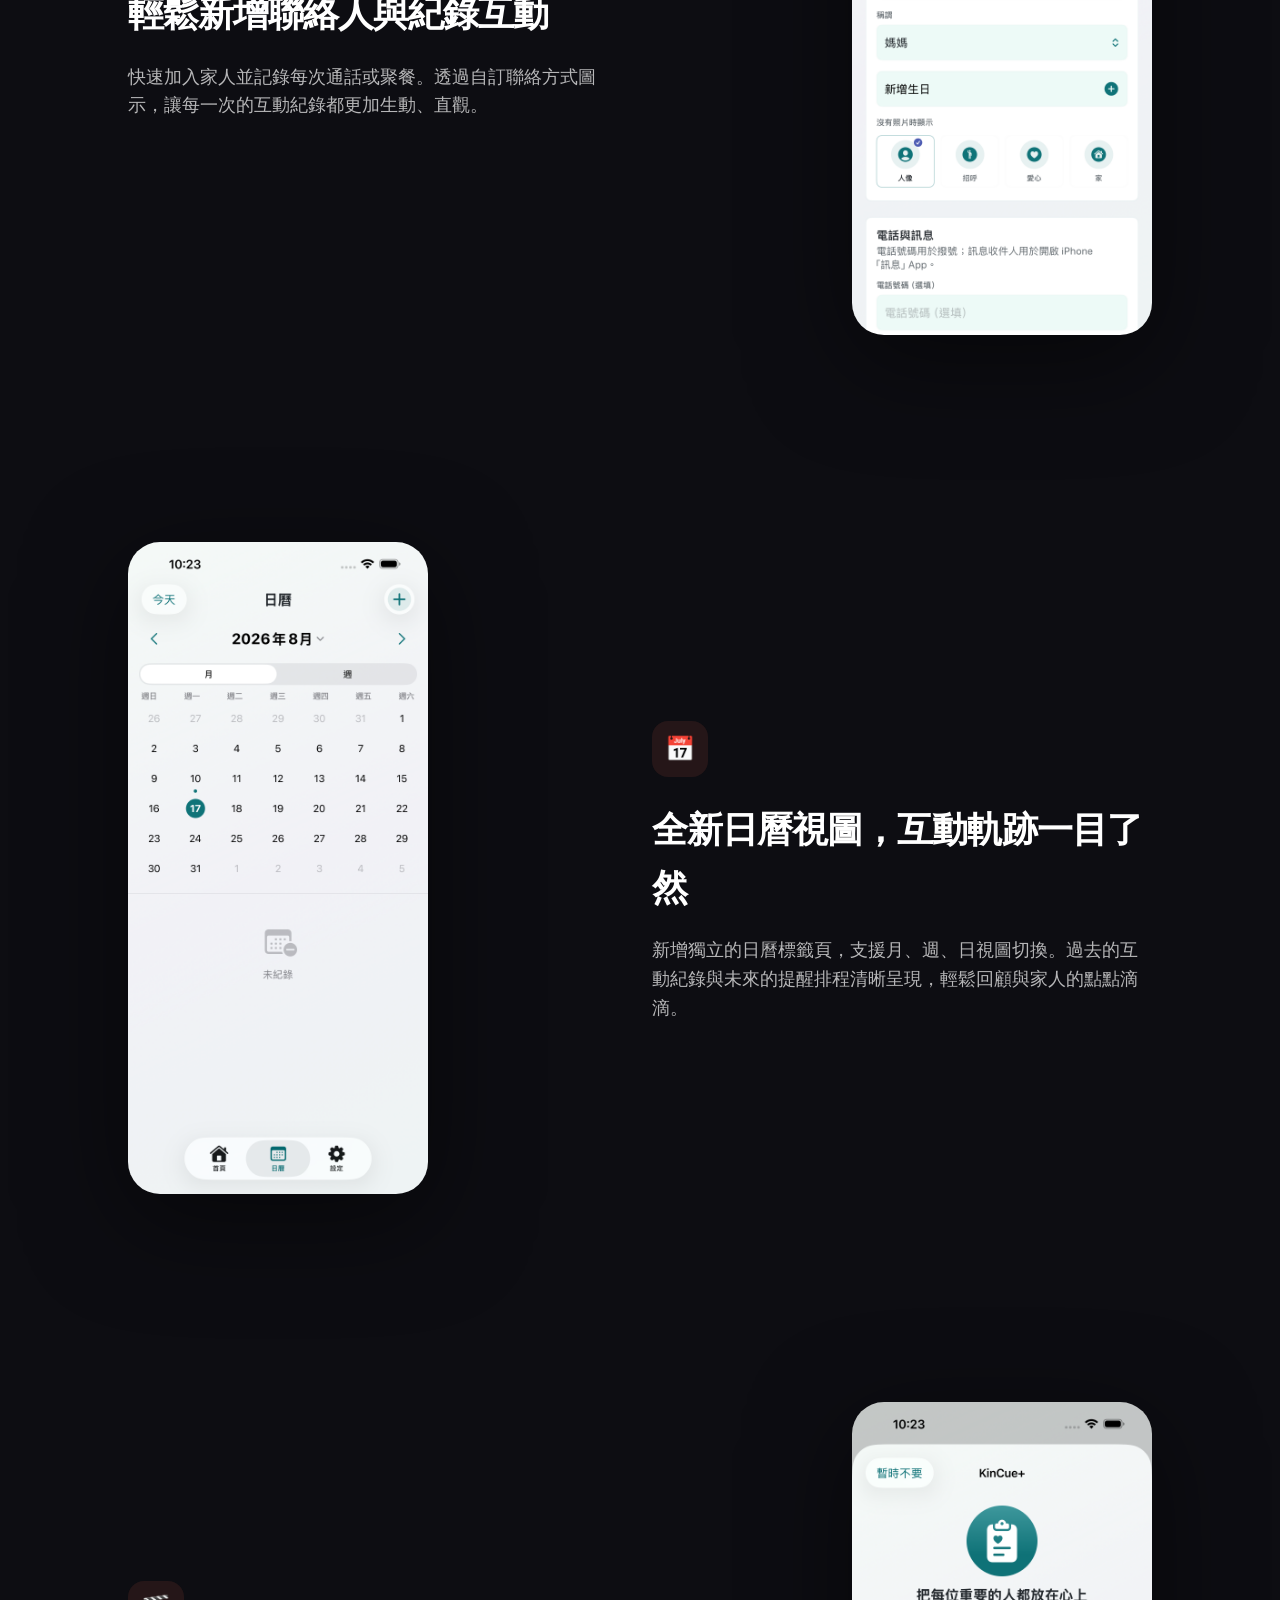
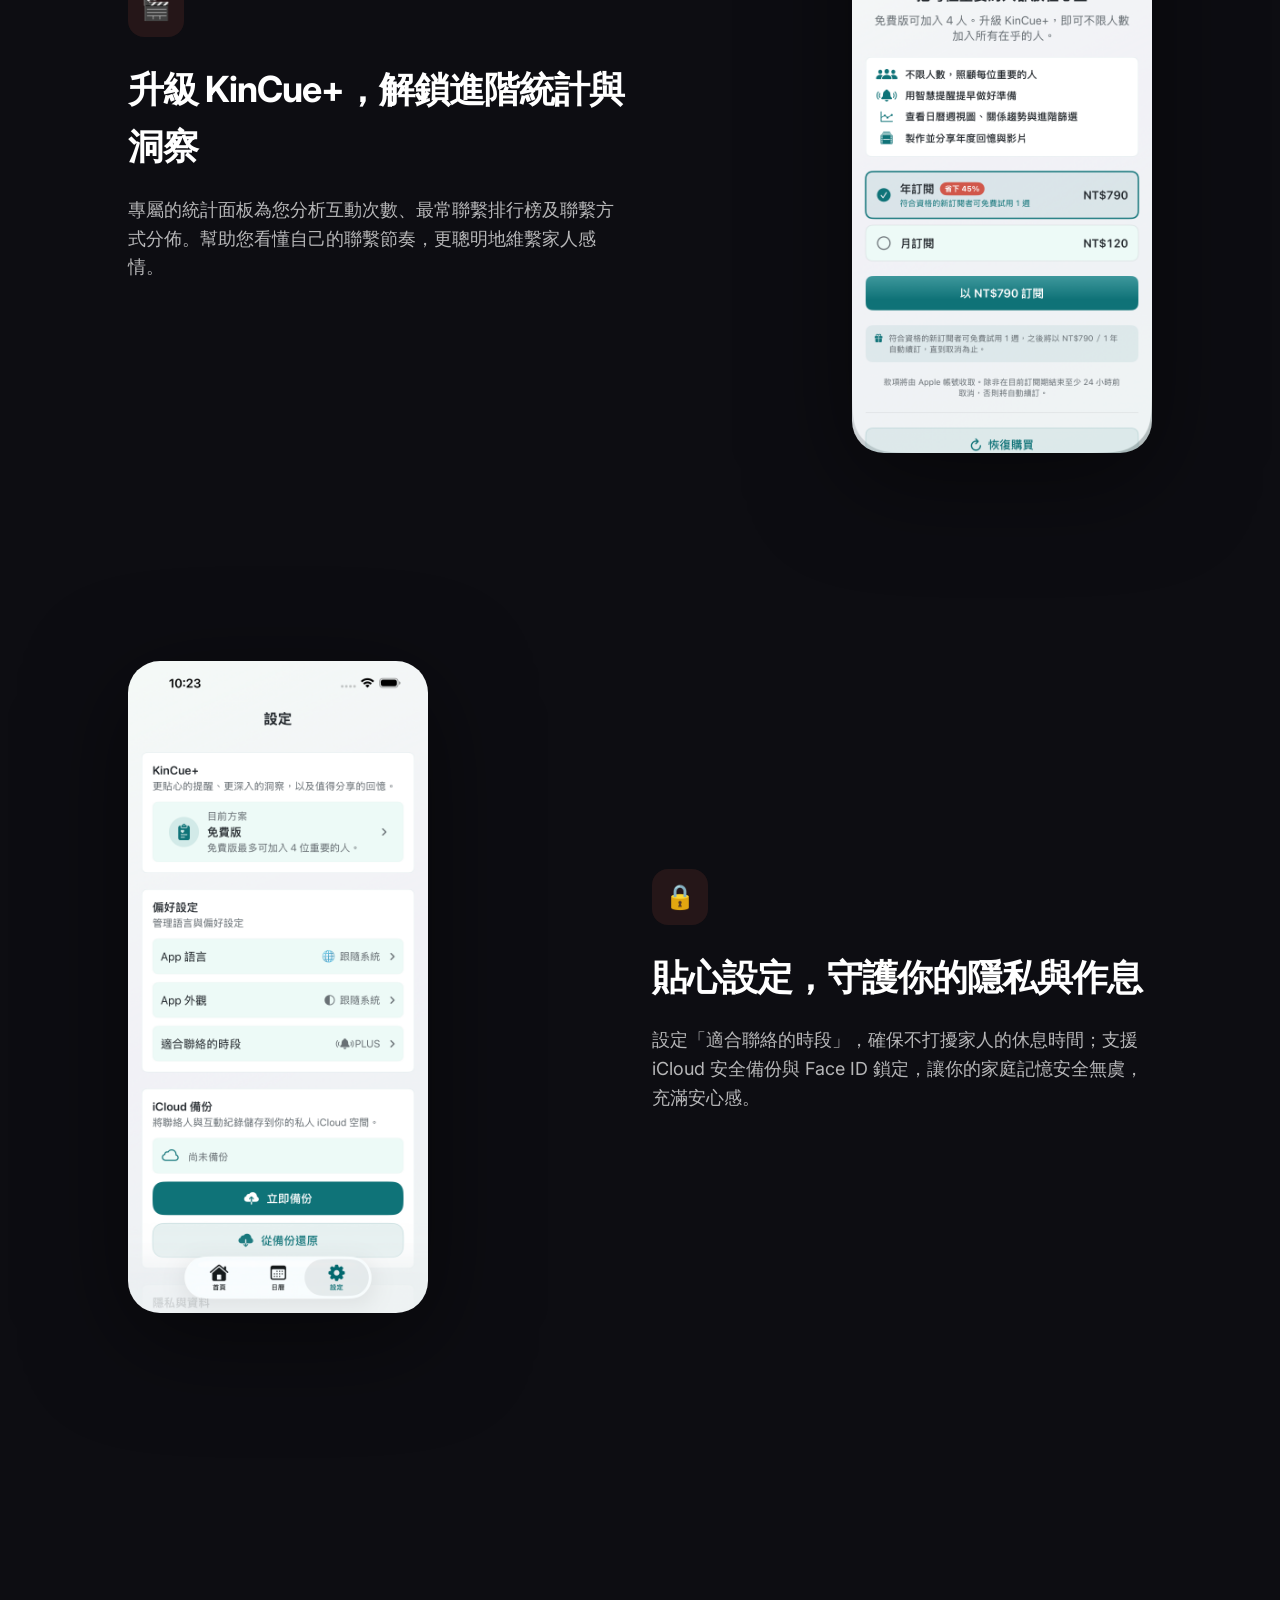
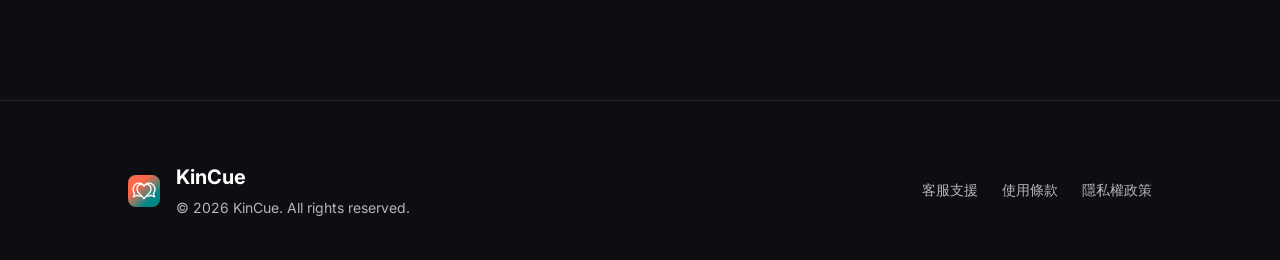
==== commit 07a9d881: "feat: add v1.1.0 release content for calendar view and stats Adds calendar tab and KinCue+ stats/ins" ====
--- a/index.html
+++ b/index.html
@@ -57,7 +57,7 @@
       </div>
     </div>
     <div class="mockup-container fade-up">
-      <img id="img-hero-dashboard" src="assets/01_Dashboard.png" alt="KinCue Dashboard">
+      <img id="img-hero-dashboard" src="assets/1_Home.png" alt="KinCue Dashboard">
     </div>
   </section>
 
@@ -75,7 +75,7 @@
           <p class="feature-desc" data-i18n="feature-1-desc">一打開 App 就能看到「今日關係節奏」與「今日優先關心」，幫助你一眼看出今天該聯繫誰。將維繫家人感情變成輕鬆美好的日常習慣。</p>
         </div>
         <div class="feature-image">
-          <img id="img-feature-dashboard" src="assets/feature_dashboard.png" alt="Dashboard Feature">
+          <img id="img-feature-dashboard" src="assets/1_Home.png" alt="Dashboard Feature">
         </div>
       </div>
 
@@ -87,7 +87,7 @@
           <p class="feature-desc" data-i18n="feature-2-desc">不只是聯絡人名單。KinCue 讓你記錄家人的衣服尺寸、喜好食物、過敏原與送禮靈感，讓每一次送禮都送到心坎裡，展現最深刻的關心。</p>
         </div>
         <div class="feature-image">
-          <img id="img-feature-preferences" src="assets/feature_preferences.png" alt="Preferences Feature">
+          <img id="img-feature-preferences" src="assets/4_ContactDetail.png" alt="Preferences Feature">
         </div>
       </div>
 
@@ -95,11 +95,11 @@
       <div class="feature-row fade-up">
         <div class="feature-text">
           <div class="feature-icon">💡</div>
-          <h3 class="feature-title" data-i18n="feature-3-title">話題靈感庫，告別無話可說的尷尬</h3>
-          <p class="feature-desc" data-i18n="feature-3-desc">太久沒聯絡不知道聊什麼？別擔心，豐富的話題靈感庫提供各種破冰話題（例如小時候的趣事、家庭傳統），幫助你輕鬆開口，深入了解家人的內心世界。</p>
+          <h3 class="feature-title" data-i18n="feature-3-title">輕鬆新增聯絡人與紀錄互動</h3>
+          <p class="feature-desc" data-i18n="feature-3-desc">快速加入家人並記錄每次通話或聚餐。透過自訂聯絡方式圖示，讓每一次的互動紀錄都更加生動、直觀。</p>
         </div>
         <div class="feature-image">
-          <img id="img-feature-topics" src="assets/feature_topics.png" alt="Topic Inspiration Feature">
+          <img id="img-feature-addcontact" src="assets/5_AddContact.png" alt="Add Contact Feature">
         </div>
       </div>
 
@@ -107,11 +107,11 @@
       <div class="feature-row fade-up">
         <div class="feature-text">
           <div class="feature-icon">📅</div>
-          <h3 class="feature-title" data-i18n="feature-4-title">記錄互動點滴與重要紀念日</h3>
-          <p class="feature-desc" data-i18n="feature-4-desc">除了記錄通話與碰面，還能寫下筆記。並設定結婚紀念日、退休紀念日或健康檢查等重要日子，KinCue 會提前提醒，讓你絕不漏接每一個重要時刻。</p>
+          <h3 class="feature-title" data-i18n="feature-4-title">全新日曆視圖，互動軌跡一目了然</h3>
+          <p class="feature-desc" data-i18n="feature-4-desc">新增獨立的日曆標籤頁，支援月、週、日視圖切換。過去的互動紀錄與未來的提醒排程清晰呈現，輕鬆回顧與家人的點點滴滴。</p>
         </div>
         <div class="feature-image">
-          <img id="img-feature-anniversaries" src="assets/feature_anniversaries.png" alt="Interactions and Anniversaries Feature">
+          <img id="img-feature-calendar" src="assets/2_Calendar.png" alt="Calendar View Feature">
         </div>
       </div>
 
@@ -119,11 +119,11 @@
       <div class="feature-row fade-up">
         <div class="feature-text">
           <div class="feature-icon">🎬</div>
-          <h3 class="feature-title" data-i18n="feature-5-title">專屬回憶相簿，一鍵生成影片</h3>
-          <p class="feature-desc" data-i18n="feature-5-desc">把照片與值得珍藏的時刻整理在一起。只要選取照片、挑選喜歡的主題（如溫暖、歡聚）與配樂，就能一鍵產生精美的回憶小短片，隨時重溫美好。</p>
+          <h3 class="feature-title" data-i18n="feature-5-title">升級 KinCue+，解鎖進階統計與洞察</h3>
+          <p class="feature-desc" data-i18n="feature-5-desc">專屬的統計面板為您分析互動次數、最常聯繫排行榜及聯繫方式分佈。幫助您看懂自己的聯繫節奏，更聰明地維繫家人感情。</p>
         </div>
         <div class="feature-image">
-          <img id="img-feature-memories" src="assets/feature_memories.png" alt="Memory Albums and Videos Feature">
+          <img id="img-feature-stats" src="assets/6_Paywall.png" alt="Stats and Insights Feature">
         </div>
       </div>
 
@@ -135,7 +135,7 @@
           <p class="feature-desc" data-i18n="feature-6-desc">設定「適合聯絡的時段」，確保不打擾家人的休息時間；支援 iCloud 安全備份與 Face ID 鎖定，讓你的家庭記憶安全無虞，充滿安心感。</p>
         </div>
         <div class="feature-image">
-          <img id="img-feature-settings" src="assets/feature_settings.png" alt="Settings and Privacy Feature">
+          <img id="img-feature-settings" src="assets/3_Settings.png" alt="Settings and Privacy Feature">
         </div>
       </div>
 
--- a/css/style.css
+++ b/css/style.css
@@ -636,6 +636,15 @@
   line-height: 1.6;
 }
 
+.version-list {
+  color: var(--text-secondary);
+  line-height: 1.6;
+  padding-left: 20px;
+}
+.version-list li {
+  margin-bottom: 8px;
+}
+
 /* Responsive */
 @media (max-width: 992px) {
   .hero {
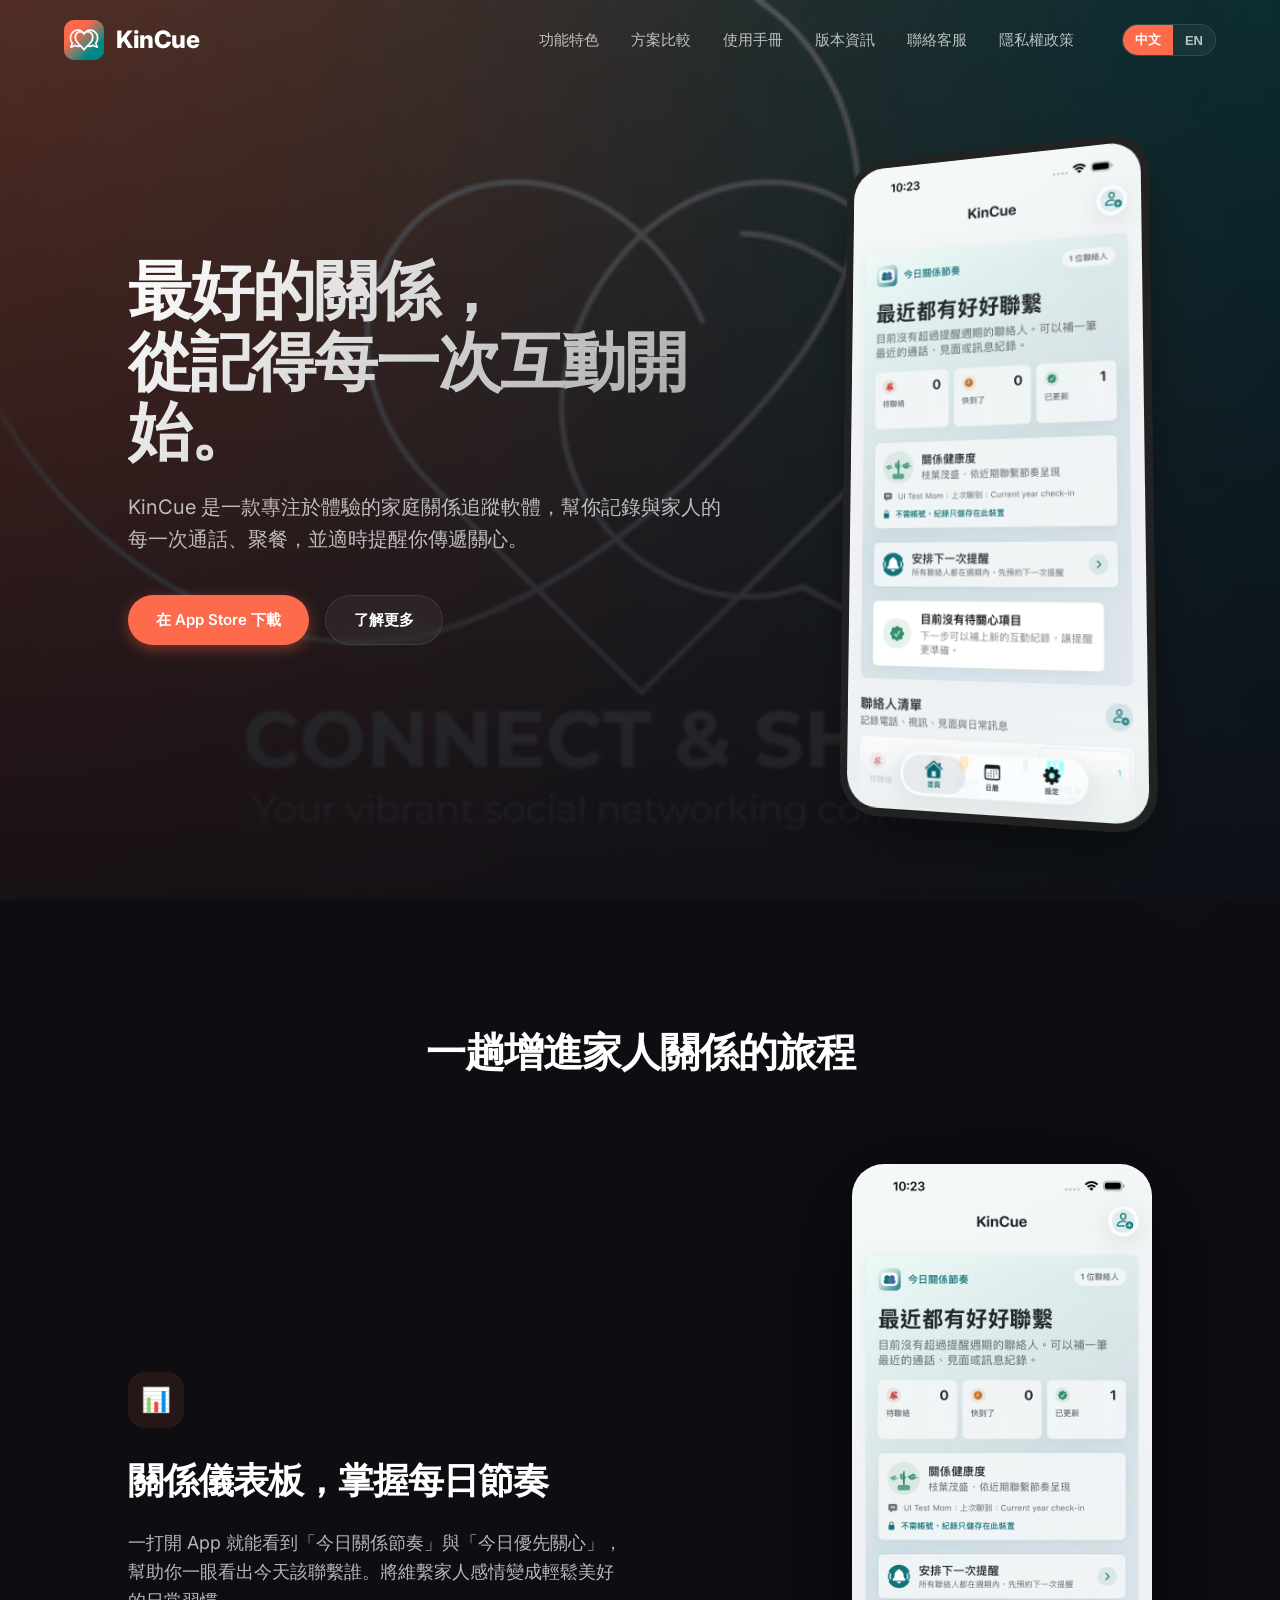
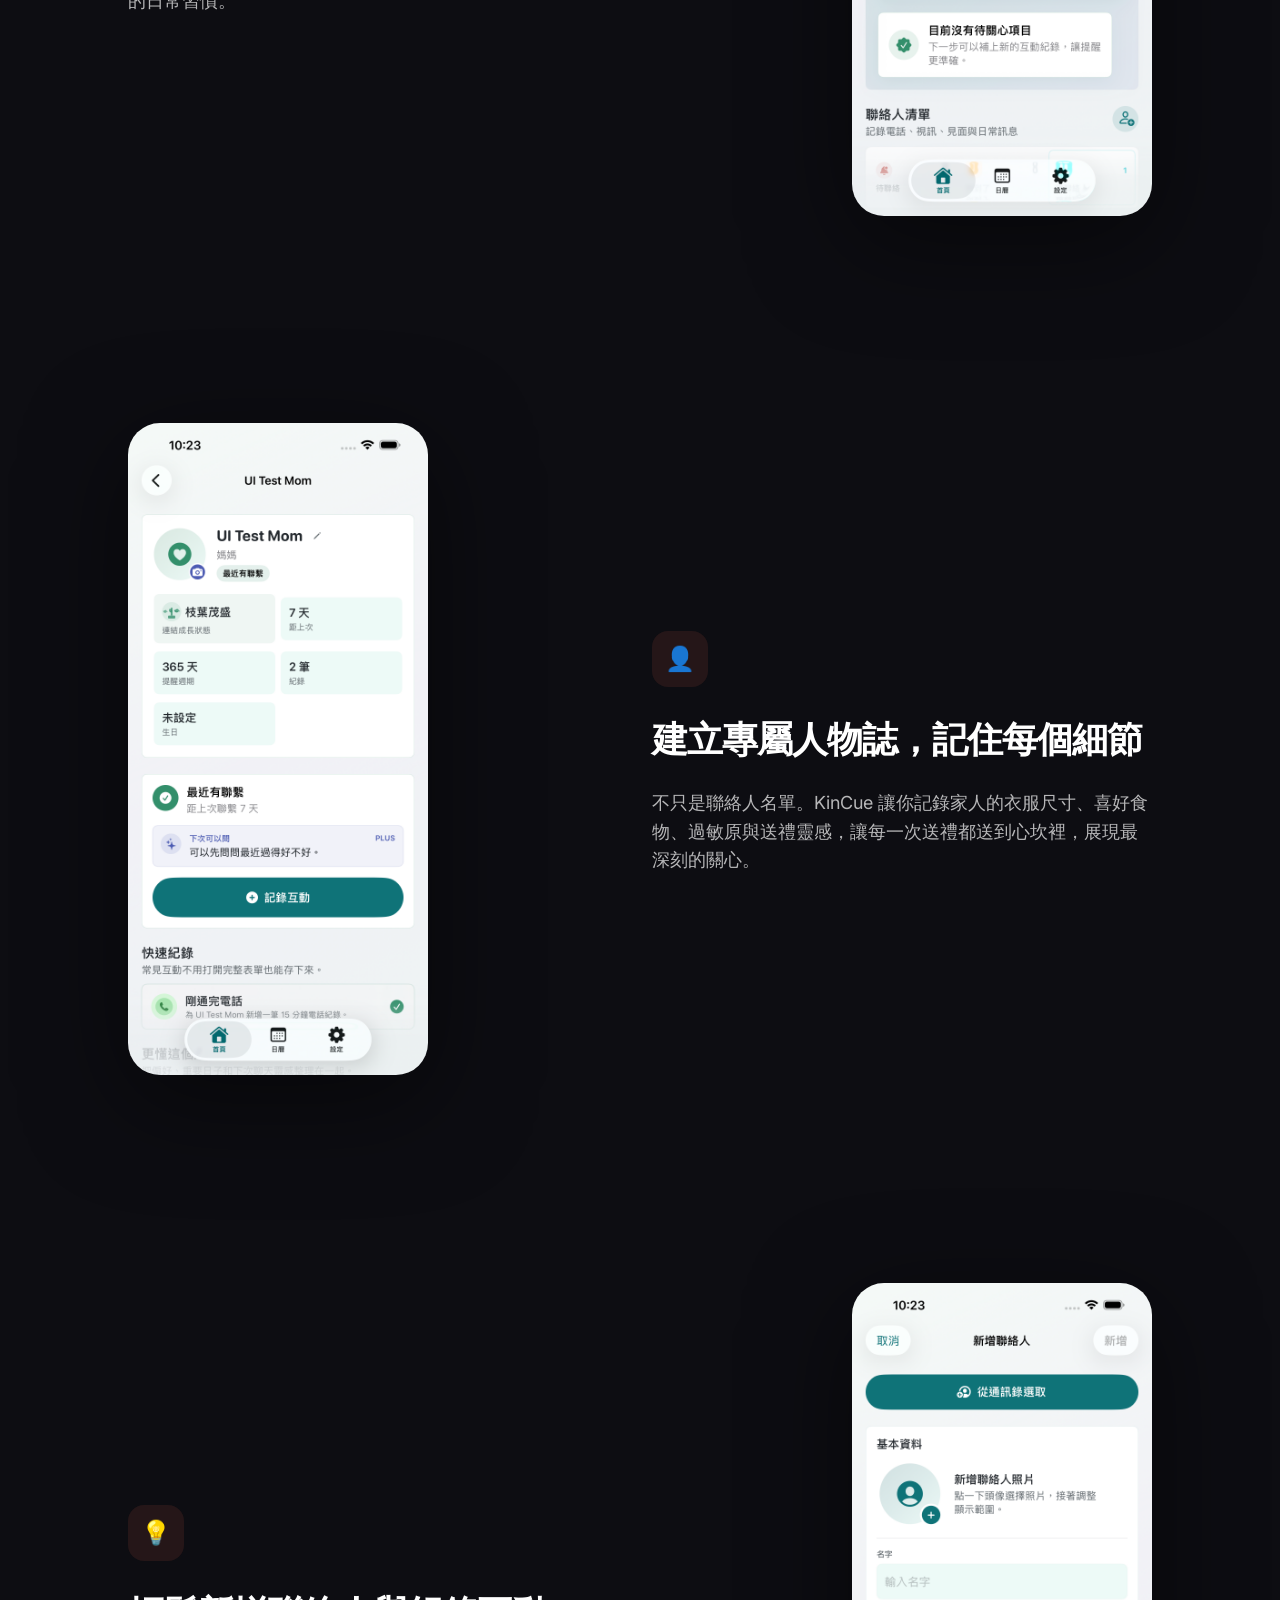
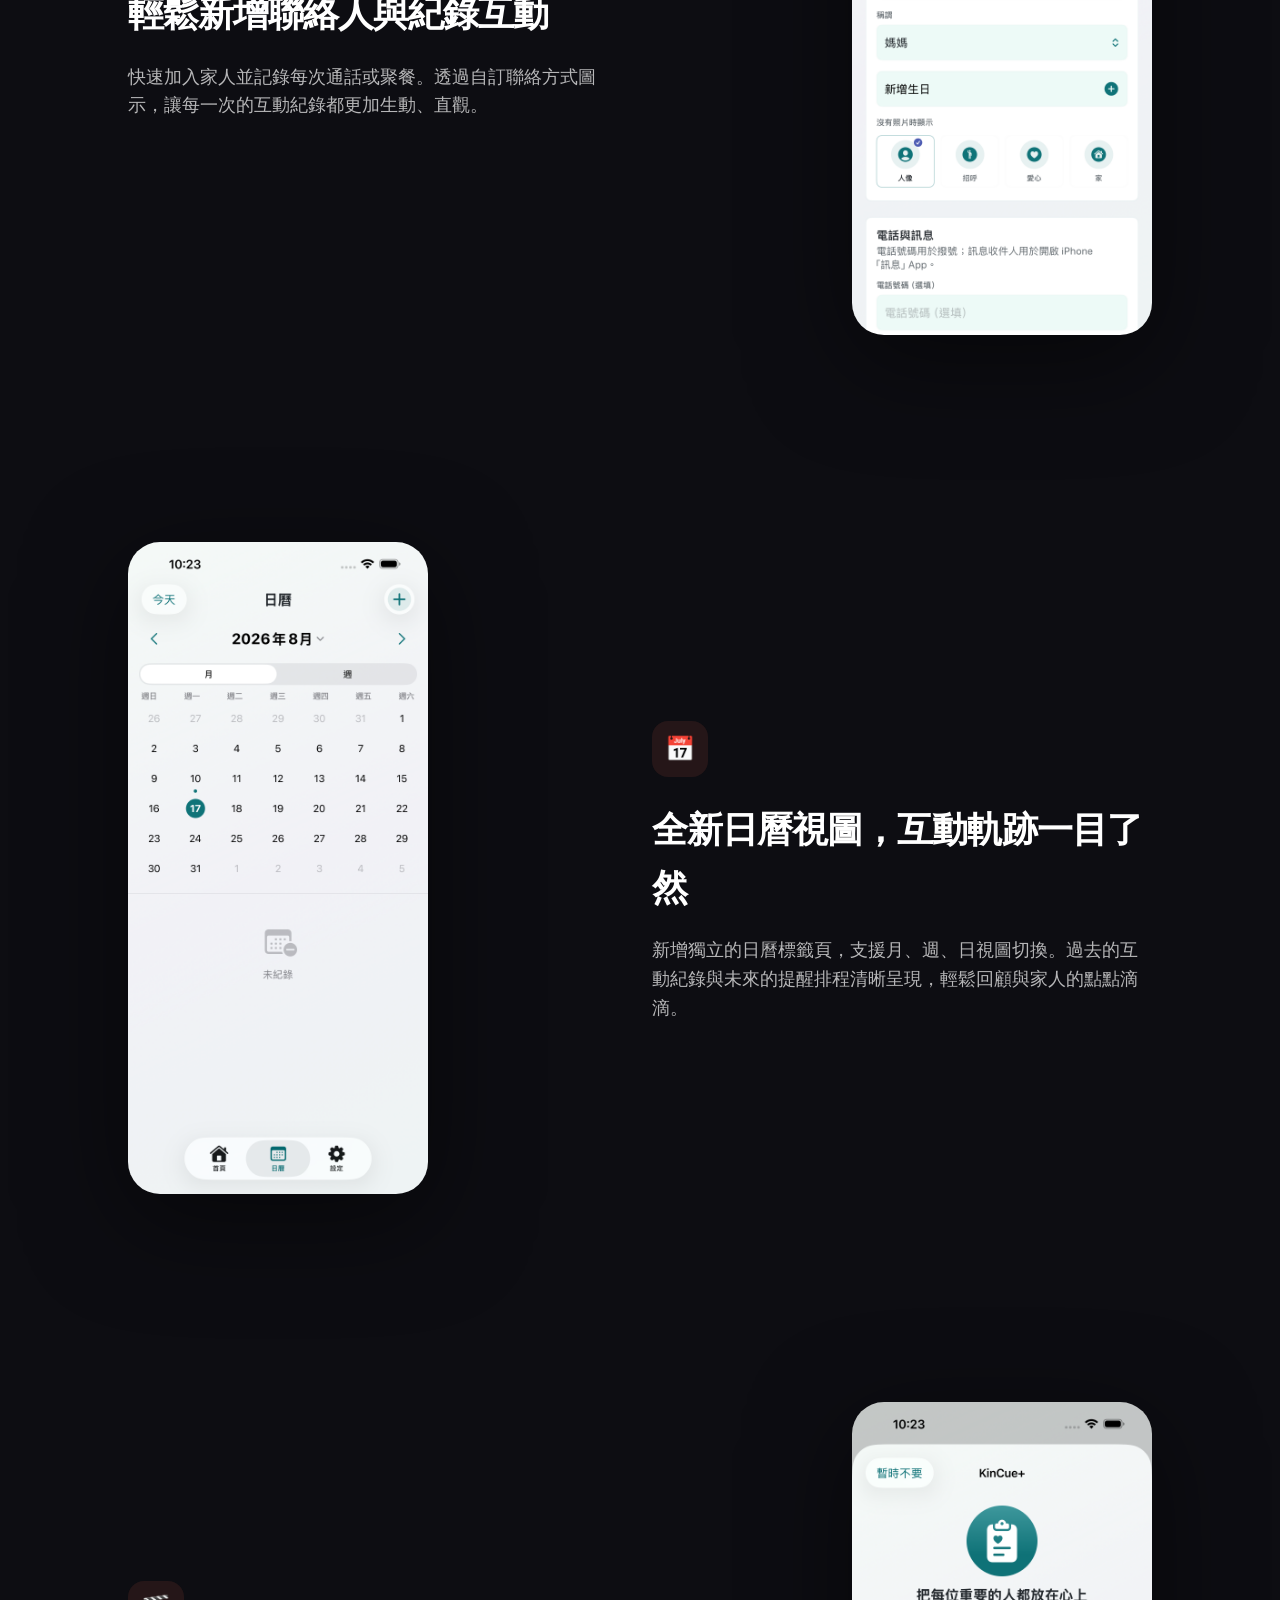
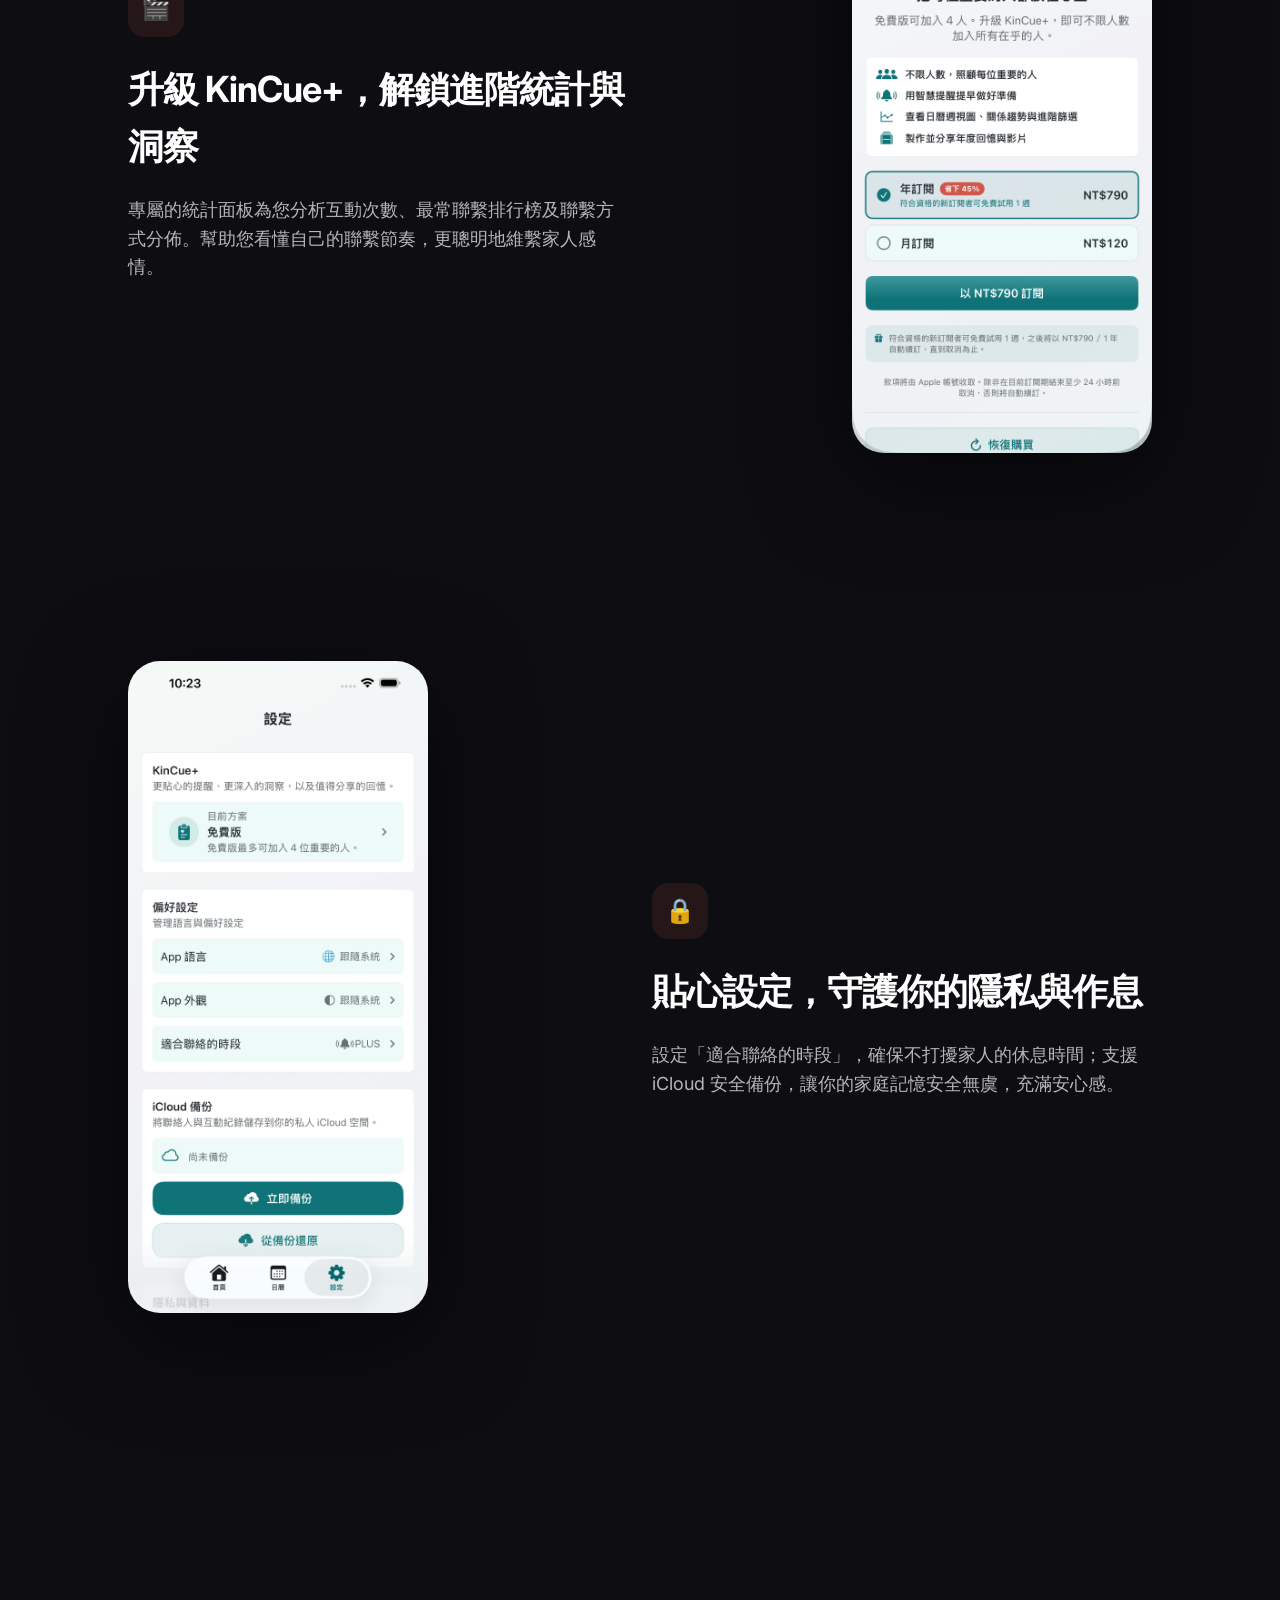
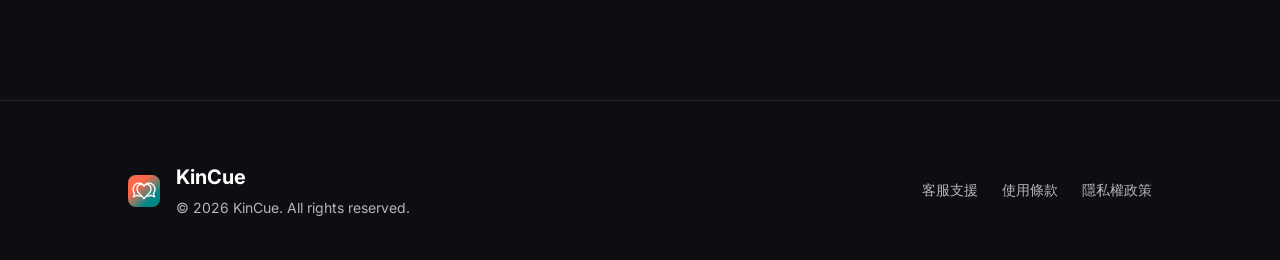
==== commit 25b8ebad: "feat: add bilingual user guide" ====
--- a/index.html
+++ b/index.html
@@ -35,6 +35,7 @@
     <div class="nav-links">
       <a href="index.html#features" data-i18n="nav-features">功能特色</a>
       <a href="pricing.html" data-i18n="nav-pricing">方案比較</a>
+      <a href="guide.html" data-i18n="nav-guide">使用手冊</a>
       <a href="versions.html" data-i18n="nav-versions">版本資訊</a>
       <a href="mailto:kincue.app@gmail.com" data-i18n="nav-contact">聯絡客服</a>
       <a href="privacy.html" data-i18n="nav-privacy">隱私權政策</a>
@@ -132,7 +133,7 @@
         <div class="feature-text">
           <div class="feature-icon">🔒</div>
           <h3 class="feature-title" data-i18n="feature-6-title">貼心設定，守護你的隱私與作息</h3>
-          <p class="feature-desc" data-i18n="feature-6-desc">設定「適合聯絡的時段」，確保不打擾家人的休息時間；支援 iCloud 安全備份與 Face ID 鎖定，讓你的家庭記憶安全無虞，充滿安心感。</p>
+          <p class="feature-desc" data-i18n="feature-6-desc">設定「適合聯絡的時段」，確保不打擾家人的休息時間；支援 iCloud 安全備份，讓你的家庭記憶安全無虞，充滿安心感。</p>
         </div>
         <div class="feature-image">
           <img id="img-feature-settings" src="assets/3_Settings.png" alt="Settings and Privacy Feature">
--- a/css/style.css
+++ b/css/style.css
@@ -645,6 +645,324 @@
   margin-bottom: 8px;
 }
 
+/* Guide Page */
+.guide-hero {
+  padding: 150px 10% 60px;
+  text-align: center;
+  max-width: 900px;
+  margin: 0 auto;
+}
+.guide-eyebrow {
+  display: inline-block;
+  color: var(--accent-color);
+  font-weight: 700;
+  font-size: 14px;
+  letter-spacing: 2px;
+  text-transform: uppercase;
+  margin-bottom: 16px;
+}
+.guide-hero h1 {
+  font-size: 48px;
+  font-weight: 800;
+  letter-spacing: -1.5px;
+  margin-bottom: 20px;
+  background: linear-gradient(135deg, #fff 0%, #a0a0a0 100%);
+  -webkit-background-clip: text;
+  -webkit-text-fill-color: transparent;
+}
+.guide-hero p {
+  color: var(--text-secondary);
+  font-size: 18px;
+  line-height: 1.7;
+}
+.guide-legend {
+  display: flex;
+  justify-content: center;
+  gap: 16px;
+  margin-top: 32px;
+  flex-wrap: wrap;
+}
+
+/* Badges */
+.tag-free, .tag-plus {
+  display: inline-flex;
+  align-items: center;
+  gap: 6px;
+  padding: 6px 14px;
+  border-radius: 20px;
+  font-size: 13px;
+  font-weight: 700;
+}
+.tag-free {
+  background: rgba(255, 255, 255, 0.08);
+  border: 1px solid var(--glass-border);
+  color: var(--text-secondary);
+}
+.tag-plus {
+  background: rgba(253, 107, 76, 0.12);
+  border: 1px solid rgba(253, 107, 76, 0.3);
+  color: var(--accent-color);
+}
+
+/* Sidebar TOC + Layout */
+.guide-layout {
+  margin-left: 298px;
+}
+.guide-sidebar {
+  position: fixed;
+  left: 24px;
+  top: 100px;
+  width: 250px;
+  height: calc(100vh - 124px);
+  overflow-y: auto;
+  display: flex;
+  flex-direction: column;
+  gap: 4px;
+  background: rgba(13, 13, 18, 0.6);
+  backdrop-filter: blur(12px);
+  -webkit-backdrop-filter: blur(12px);
+  border: 1px solid var(--glass-border);
+  border-radius: 20px;
+  padding: 16px;
+  z-index: 500;
+}
+.guide-sidebar a {
+  display: flex;
+  align-items: center;
+  gap: 12px;
+  color: var(--text-secondary);
+  text-decoration: none;
+  font-size: 14px;
+  font-weight: 500;
+  padding: 10px 12px;
+  border-radius: 12px;
+  transition: var(--transition-smooth);
+}
+.guide-sidebar a:hover {
+  background: rgba(255, 255, 255, 0.06);
+  color: var(--text-primary);
+}
+.guide-sidebar a.active {
+  background: rgba(253, 107, 76, 0.12);
+  color: var(--text-primary);
+}
+.guide-sidebar .toc-num {
+  flex-shrink: 0;
+  width: 26px;
+  height: 26px;
+  border-radius: 8px;
+  background: rgba(253, 107, 76, 0.12);
+  color: var(--accent-color);
+  font-size: 12px;
+  font-weight: 800;
+  display: flex;
+  align-items: center;
+  justify-content: center;
+  transition: var(--transition-smooth);
+}
+.guide-sidebar a.active .toc-num {
+  background: var(--accent-color);
+  color: #fff;
+}
+
+/* Sections */
+.guide-sections {
+  max-width: 980px;
+  margin: 0 auto;
+  padding: 0 48px 60px;
+}
+.guide-section {
+  padding: 70px 0;
+  border-top: 1px solid var(--glass-border);
+  scroll-margin-top: 100px;
+}
+.guide-section:first-child {
+  border-top: none;
+}
+.guide-section-header {
+  display: flex;
+  align-items: center;
+  gap: 16px;
+  margin-bottom: 36px;
+}
+.guide-section-num {
+  flex-shrink: 0;
+  width: 44px;
+  height: 44px;
+  border-radius: 14px;
+  background: rgba(253, 107, 76, 0.1);
+  color: var(--accent-color);
+  font-weight: 800;
+  font-size: 16px;
+  display: flex;
+  align-items: center;
+  justify-content: center;
+}
+.guide-section-header h2 {
+  font-size: 28px;
+  font-weight: 700;
+  letter-spacing: -0.5px;
+}
+
+.guide-block {
+  display: flex;
+  align-items: center;
+  gap: 56px;
+}
+.guide-text {
+  flex: 1;
+  min-width: 0;
+}
+.guide-text p {
+  color: var(--text-secondary);
+  font-size: 16px;
+  line-height: 1.8;
+  margin-bottom: 16px;
+}
+.guide-text ul {
+  color: var(--text-secondary);
+  font-size: 16px;
+  line-height: 1.8;
+  padding-left: 20px;
+  margin-bottom: 16px;
+}
+.guide-text ul li {
+  margin-bottom: 8px;
+}
+.guide-text strong {
+  color: var(--text-primary);
+}
+.guide-media {
+  flex: 1;
+  min-width: 0;
+  display: flex;
+  gap: 20px;
+  flex-wrap: wrap;
+  justify-content: center;
+}
+.guide-media img {
+  width: 100%;
+  max-width: 230px;
+  height: auto;
+  border-radius: 24px;
+  filter: drop-shadow(0 20px 40px rgba(0,0,0,0.5));
+  border: 1px solid var(--glass-border);
+  transition: transform 0.4s ease;
+}
+.guide-media img:hover {
+  transform: translateY(-6px);
+}
+.guide-media.single img {
+  max-width: 260px;
+}
+.guide-media figure {
+  margin: 0;
+  text-align: center;
+}
+.guide-media figcaption {
+  margin-top: 12px;
+  font-size: 13px;
+  color: var(--text-secondary);
+}
+
+.guide-compare {
+  margin-top: 32px;
+  display: grid;
+  grid-template-columns: 1fr 1fr;
+  gap: 16px;
+}
+.guide-compare .compare-card {
+  border-radius: 16px;
+  padding: 18px 20px;
+  border: 1px solid var(--glass-border);
+  background: var(--glass-bg);
+}
+.guide-compare .compare-card.plus {
+  border-color: rgba(253, 107, 76, 0.3);
+  background: linear-gradient(145deg, rgba(253,107,76,0.08), rgba(253,107,76,0.02));
+}
+.guide-compare .compare-label {
+  font-size: 12px;
+  font-weight: 800;
+  letter-spacing: 1px;
+  text-transform: uppercase;
+  margin-bottom: 8px;
+  color: var(--text-secondary);
+}
+.guide-compare .compare-card.plus .compare-label {
+  color: var(--accent-color);
+}
+.guide-compare .compare-card p {
+  font-size: 14px;
+  color: var(--text-secondary);
+  line-height: 1.6;
+  margin: 0;
+}
+.guide-compare .compare-card p strong {
+  color: var(--text-primary);
+}
+
+.guide-note {
+  margin-top: 32px;
+  padding: 18px 22px;
+  border-radius: 16px;
+  border: 1px solid var(--glass-border);
+  background: rgba(255,255,255,0.03);
+  color: var(--text-secondary);
+  font-size: 14px;
+  line-height: 1.7;
+}
+.guide-note strong {
+  color: var(--text-primary);
+}
+
+.guide-footnote {
+  max-width: 1100px;
+  margin: 0 auto;
+  padding: 0 10% 80px;
+  color: var(--text-secondary);
+  font-size: 13px;
+  text-align: center;
+}
+
+/* Responsive */
+@media (max-width: 992px) {
+  .guide-block {
+    flex-direction: column;
+  }
+  .guide-compare {
+    grid-template-columns: 1fr;
+  }
+  .guide-layout {
+    margin-left: 0;
+  }
+  .guide-sidebar {
+    position: static;
+    left: auto;
+    top: auto;
+    width: auto;
+    height: auto;
+    max-height: none;
+    overflow-y: visible;
+    flex-direction: row;
+    flex-wrap: wrap;
+    border-radius: 20px;
+    margin: 0 10% 32px;
+    backdrop-filter: none;
+    -webkit-backdrop-filter: none;
+    background: var(--glass-bg);
+  }
+  .guide-sidebar a {
+    flex: 1 1 auto;
+    min-width: 45%;
+  }
+  .guide-sections {
+    margin-left: 0;
+    padding: 0 10% 40px;
+    max-width: none;
+  }
+}
+
 /* Responsive */
 @media (max-width: 992px) {
   .hero {
@@ -682,6 +1000,29 @@
 @media (max-width: 768px) {
   .hero-title {
     font-size: 48px;
+  }
+  .guide-hero h1 {
+    font-size: 34px;
+  }
+  .guide-sidebar {
+    position: sticky;
+    top: 70px;
+    z-index: 500;
+    flex-wrap: nowrap;
+    overflow-x: auto;
+    -webkit-overflow-scrolling: touch;
+    scrollbar-width: none;
+  }
+  .guide-sidebar::-webkit-scrollbar {
+    display: none;
+  }
+  .guide-sidebar a {
+    flex: 0 0 auto;
+    min-width: auto;
+    white-space: nowrap;
+  }
+  .guide-media img {
+    max-width: 200px;
   }
   .mobile-menu-btn {
     display: block;
